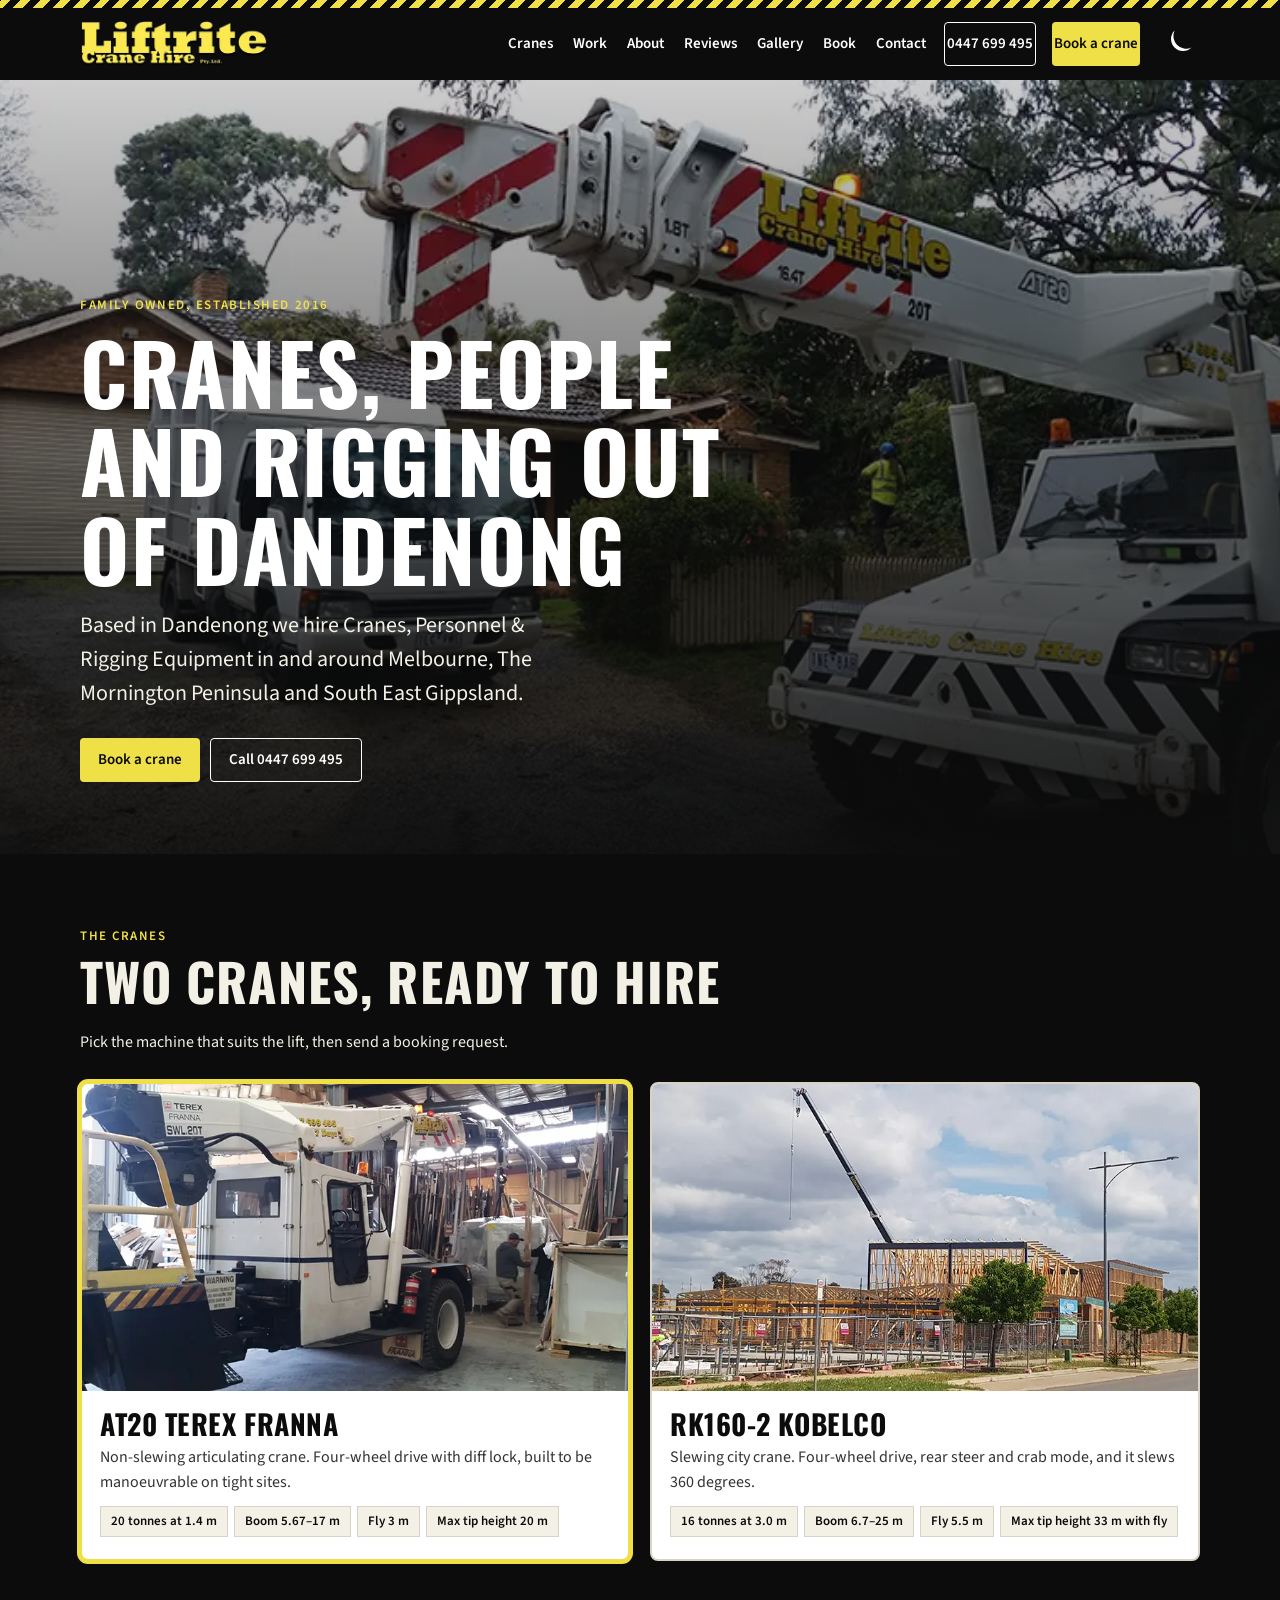
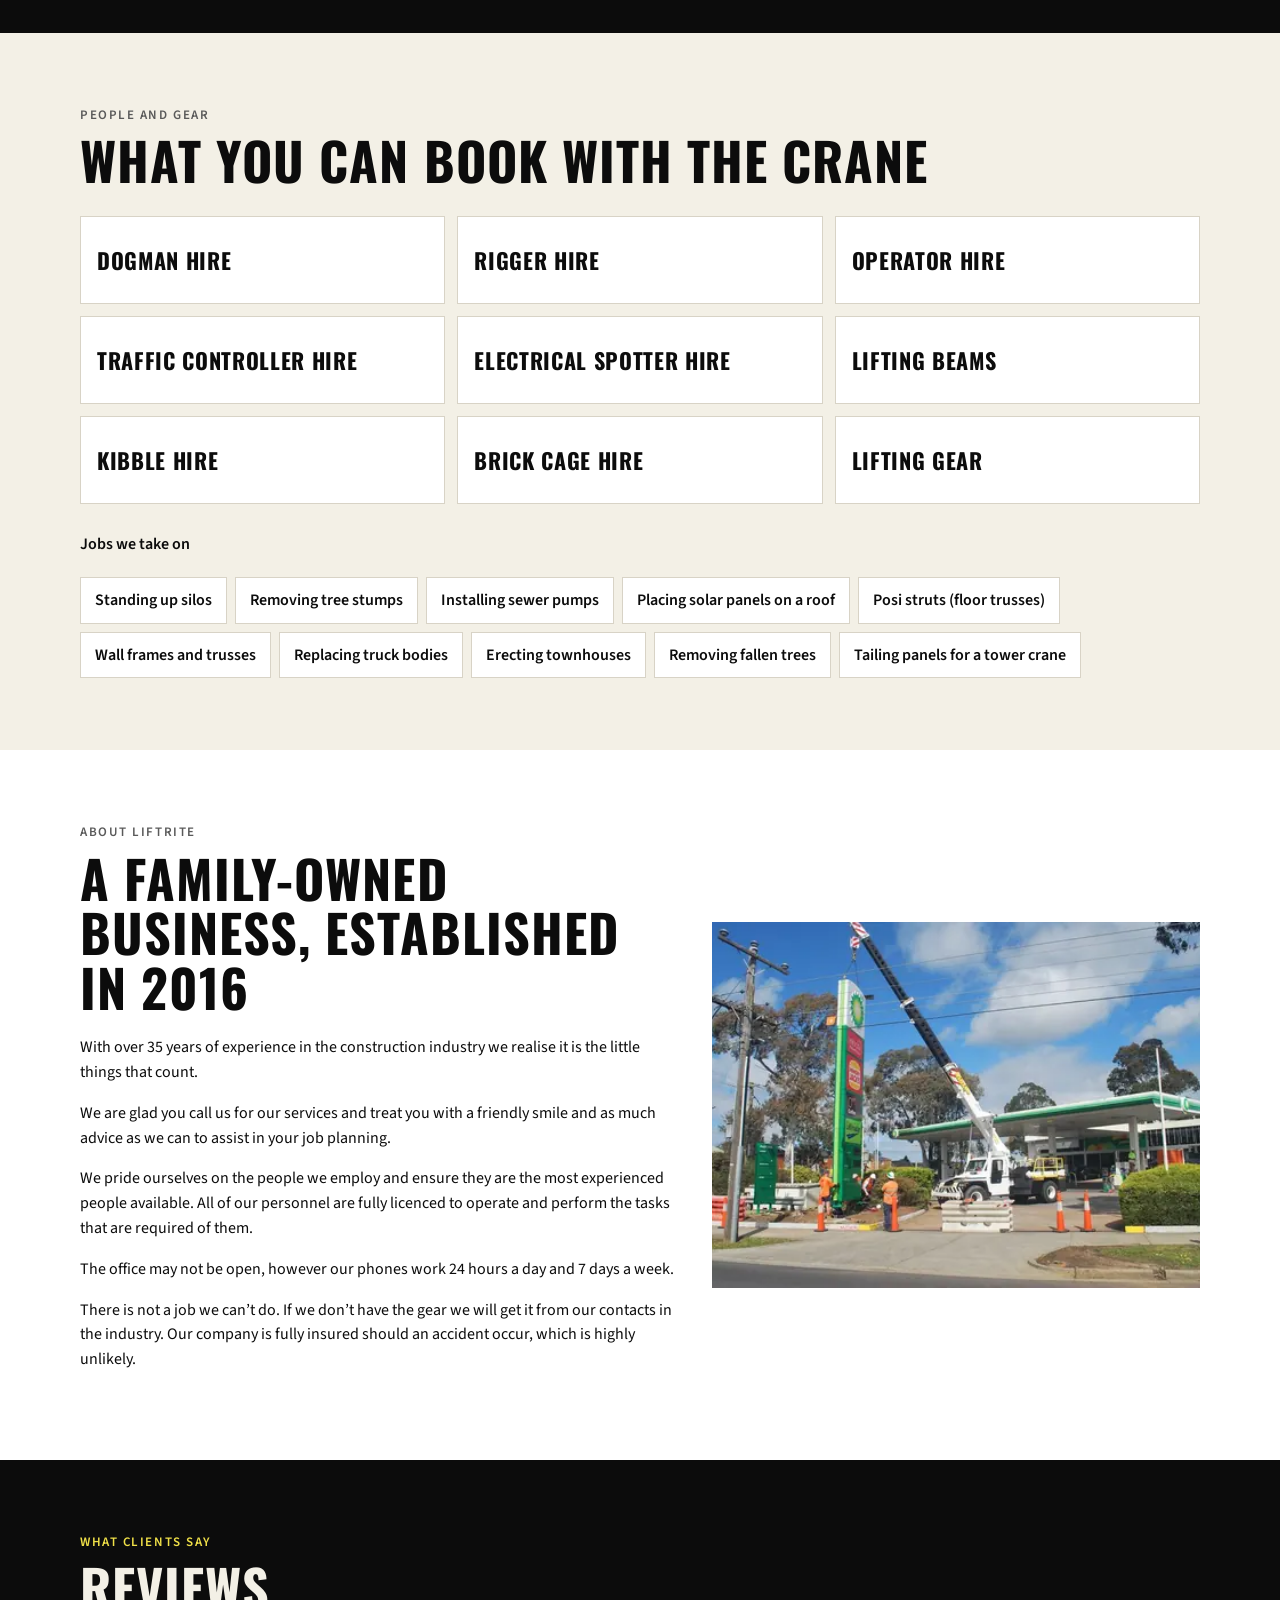
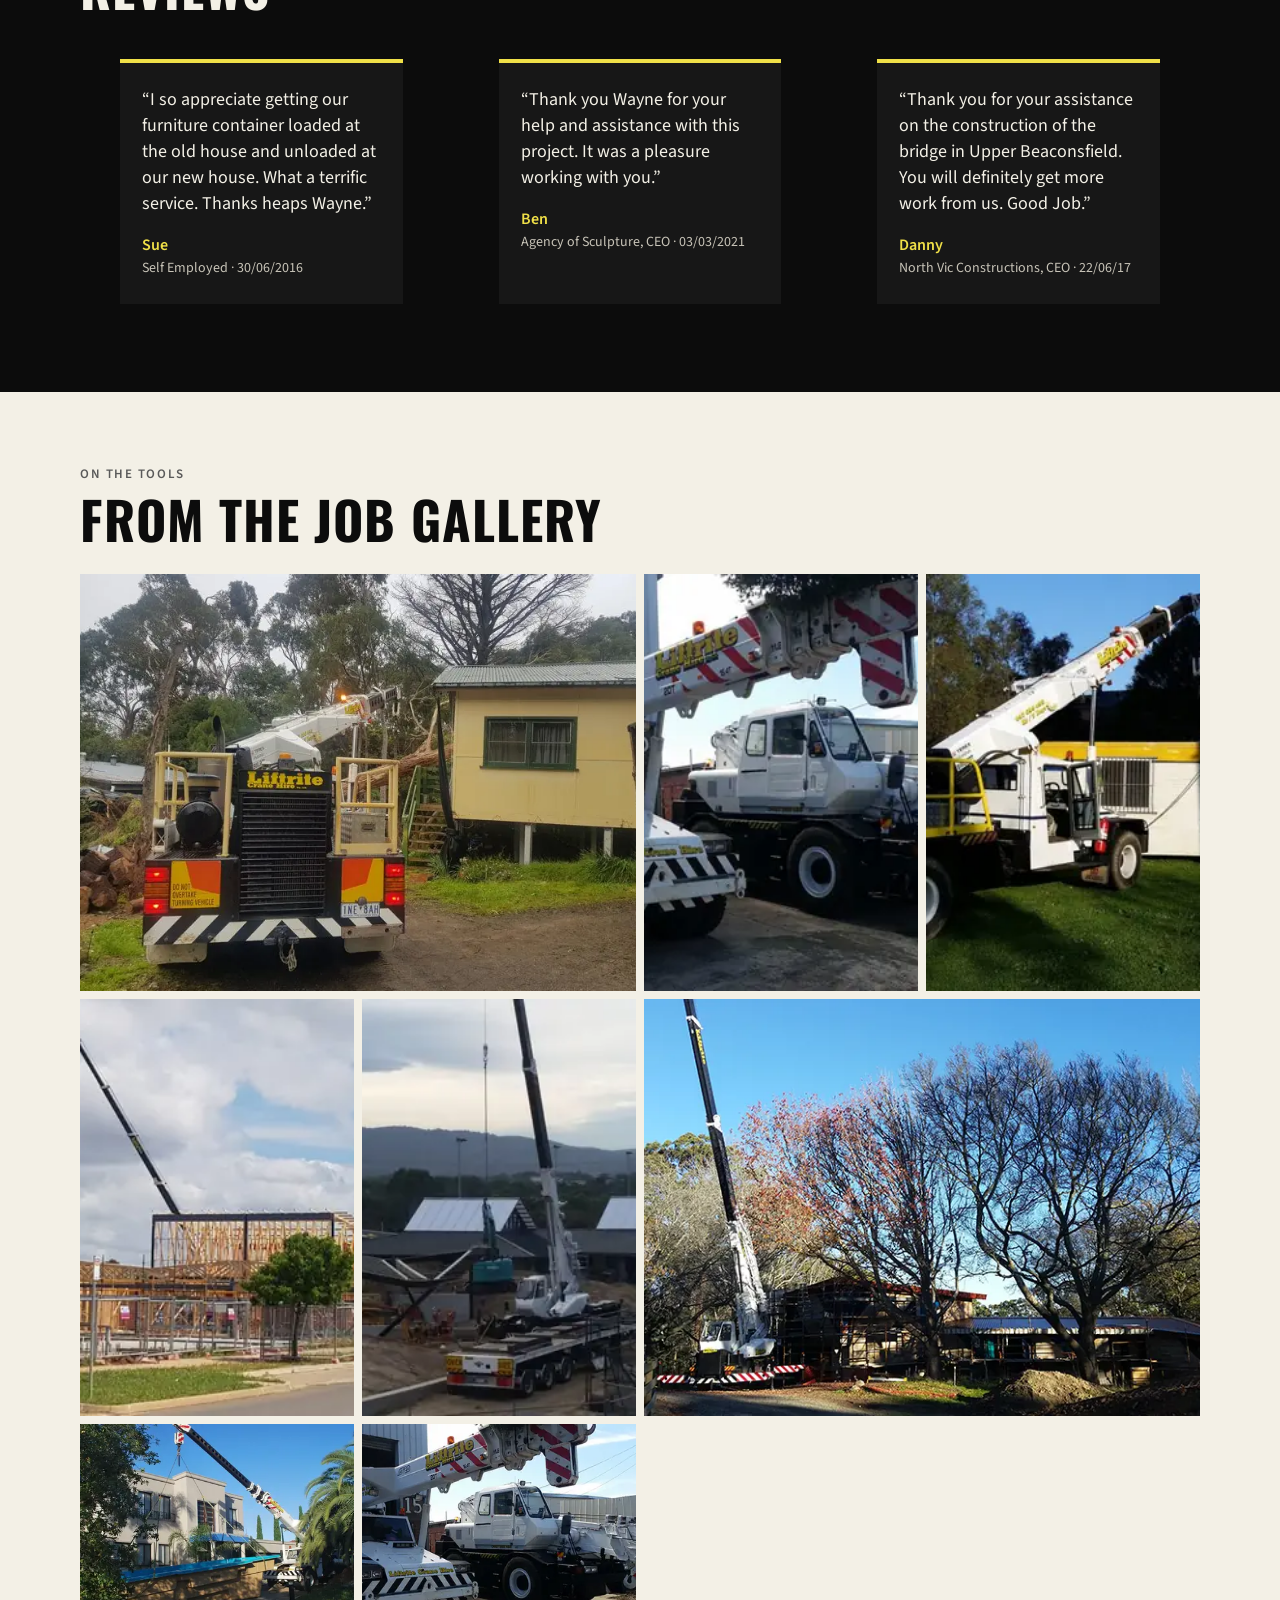
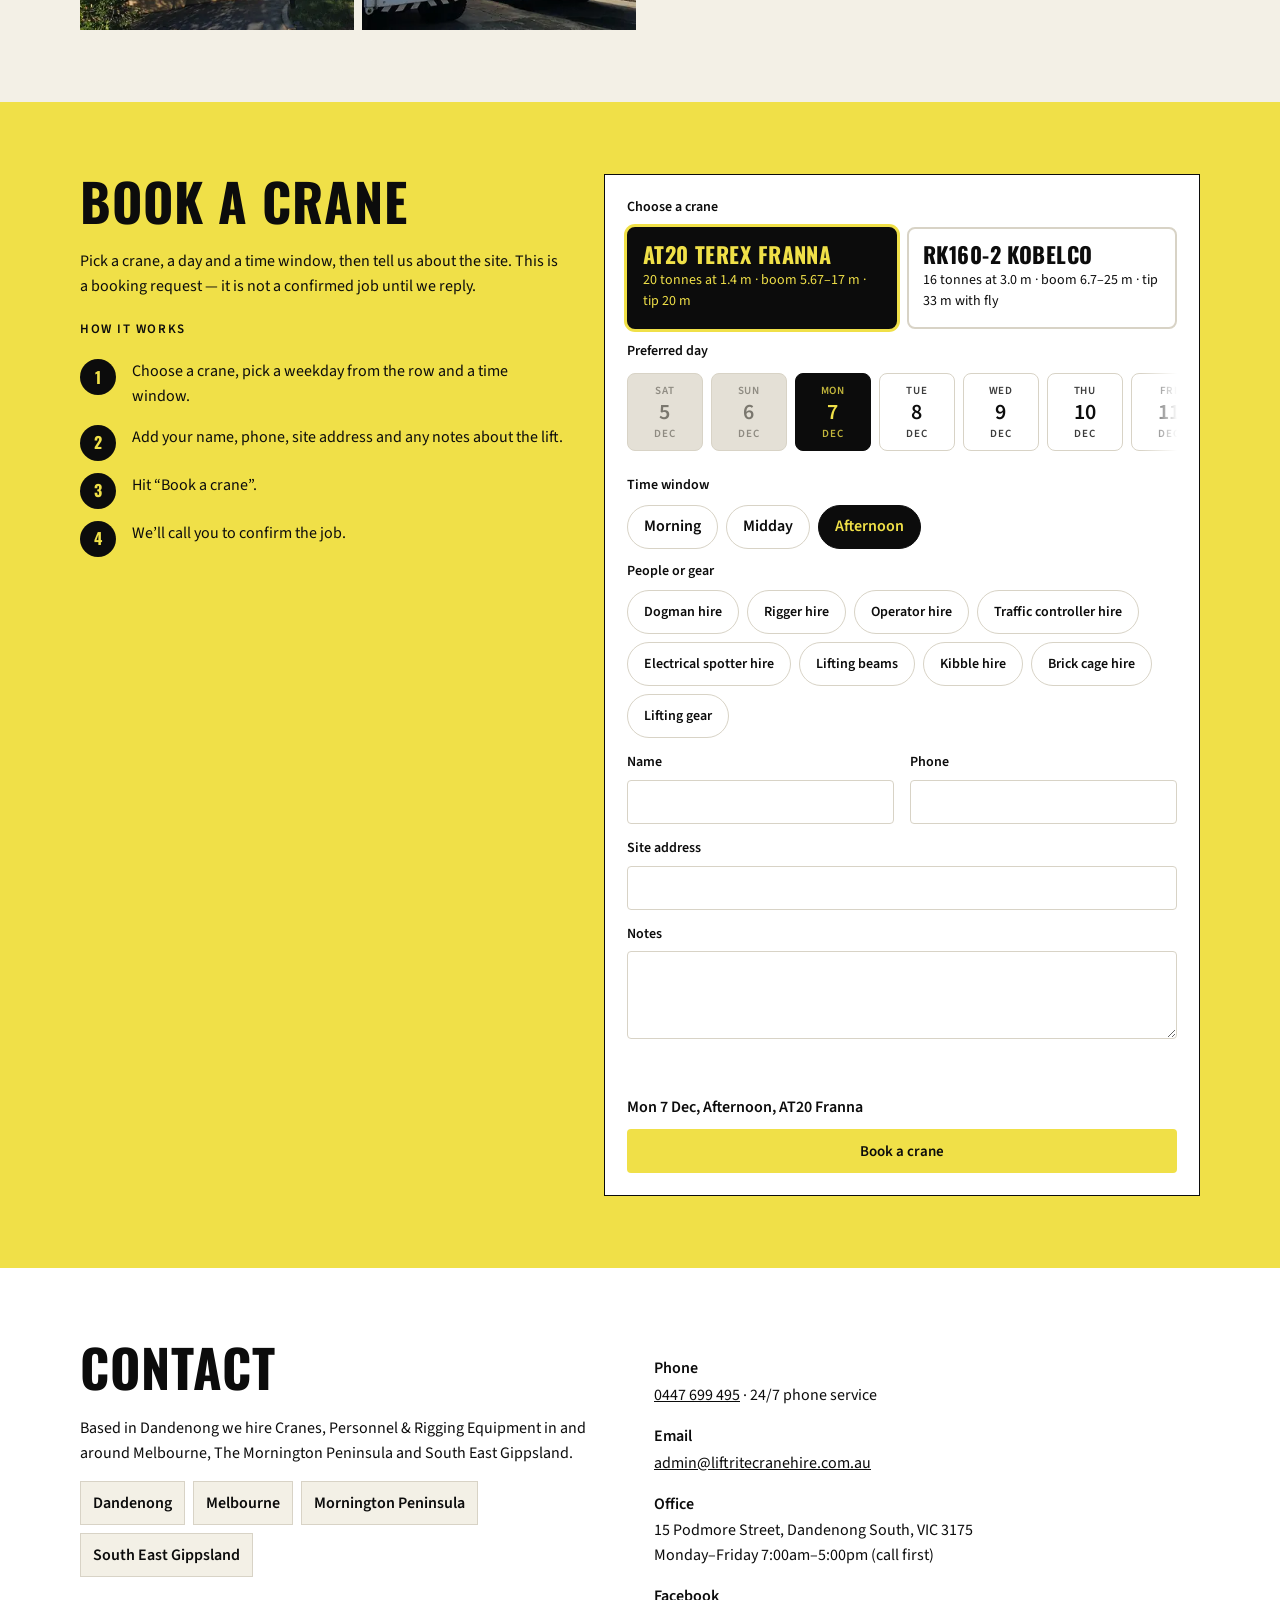
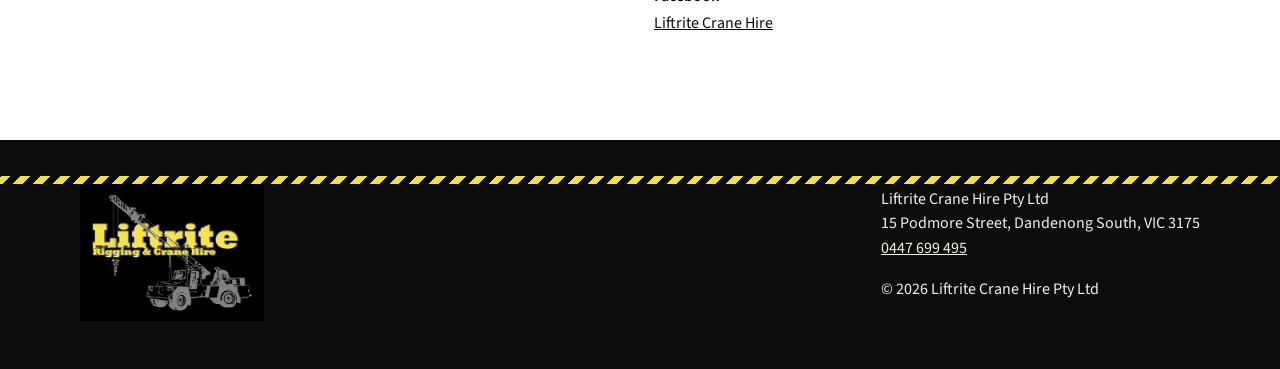
==== index.html @ 500855e8 "Add Liftrite Crane Hire static spec-preview site Single-page preview with crane picker, booking widg" ====
<!DOCTYPE html>
<html lang="en-AU">
<head>
<meta charset="utf-8">
<meta name="viewport" content="width=device-width, initial-scale=1">
<meta name="robots" content="noindex,nofollow">
<title>Liftrite Crane Hire — Dandenong</title>
<meta name="description" content="Family-owned crane hire out of Dandenong. The AT20 Franna and RK160-2 Kobelco, plus dogmen, riggers and lifting gear, for Melbourne, the Mornington Peninsula and South East Gippsland.">
<link rel="preload" href="fonts/oswald-700.woff2" as="font" type="font/woff2" crossorigin>
<link rel="preload" href="fonts/sourcesans3-400.woff2" as="font" type="font/woff2" crossorigin>
<script>
(function () {
  var t = null;
  try { t = localStorage.getItem("theme"); } catch (e) {}
  if (t !== "light" && t !== "dark") {
    t = window.matchMedia("(prefers-color-scheme: dark)").matches ? "dark" : "light";
  }
  document.documentElement.setAttribute("data-theme", t);
})();
</script>
<link rel="stylesheet" href="css/site.css">
</head>
<body>
<div class="stripe"></div>
<header class="site">
  <div class="wrap bar">
    <a class="logo" href="#top">
      <picture>
        <source type="image/webp" srcset="assets/logo-400.webp 400w, assets/logo-800.webp 800w" sizes="188px">
        <img src="assets/logo.png" width="800" height="195" alt="Liftrite Crane Hire Pty. Ltd.">
      </picture>
    </a>
    <nav class="primary" aria-label="Primary">
      <a href="#cranes">Cranes</a>
      <a href="#work">Work</a>
      <a href="#about">About</a>
      <a href="#reviews">Reviews</a>
      <a href="#gallery">Gallery</a>
      <a href="#book">Book</a>
      <a href="#contact">Contact</a>
      <a class="btn btn-ghost nav-cta" href="tel:0447699495">0447 699 495</a>
      <a class="btn btn-yellow nav-cta" href="#book">Book a crane</a>
    </nav>
    <button type="button" class="theme-toggle" aria-label="Switch light/dark">
      <svg class="icon-moon" viewBox="0 0 24 24" aria-hidden="true" fill="currentColor">
        <path d="M21 14.3A8.5 8.5 0 0 1 9.7 3 7 7 0 1 0 21 14.3z"/>
      </svg>
      <svg class="icon-sun" viewBox="0 0 24 24" aria-hidden="true" fill="currentColor">
        <path d="M12 7.5a4.5 4.5 0 1 0 0 9 4.5 4.5 0 0 0 0-9zM12 2.2a1.1 1.1 0 0 1 1.1 1.1v1.2a1.1 1.1 0 1 1-2.2 0V3.3A1.1 1.1 0 0 1 12 2.2zm0 16.2a1.1 1.1 0 0 1 1.1 1.1v1.2a1.1 1.1 0 1 1-2.2 0v-1.2A1.1 1.1 0 0 1 12 18.4zM3.3 10.9h1.2a1.1 1.1 0 1 1 0 2.2H3.3a1.1 1.1 0 1 1 0-2.2zm16.2 0h1.2a1.1 1.1 0 1 1 0 2.2h-1.2a1.1 1.1 0 1 1 0-2.2zM5.4 4.6a1.1 1.1 0 0 1 1.56 0l.85.85a1.1 1.1 0 1 1-1.56 1.56l-.85-.85a1.1 1.1 0 0 1 0-1.56zm10.64 10.64a1.1 1.1 0 0 1 1.56 0l.85.85a1.1 1.1 0 1 1-1.56 1.56l-.85-.85a1.1 1.1 0 0 1 0-1.56zM4.6 18.6a1.1 1.1 0 0 1 0-1.56l.85-.85a1.1 1.1 0 1 1 1.56 1.56l-.85.85a1.1 1.1 0 0 1-1.56 0zm10.64-10.64a1.1 1.1 0 0 1 0-1.56l.85-.85a1.1 1.1 0 1 1 1.56 1.56l-.85.85a1.1 1.1 0 0 1-1.56 0z"/>
      </svg>
    </button>
  </div>
</header>

<section class="hero" id="top">
  <div class="media">
    <picture>
      <source type="image/webp" srcset="assets/hero-480.webp 480w, assets/hero-768.webp 768w" sizes="100vw">
      <img src="assets/hero-768.jpg" srcset="assets/hero-480.jpg 480w, assets/hero-768.jpg 768w" sizes="100vw" width="768" height="432" alt="Liftrite AT20 Franna on a house job, with the Liftrite name on the boom" fetchpriority="high">
    </picture>
  </div>
  <div class="veil"></div>
  <div class="wrap">
    <p class="eyebrow">Family owned, established 2016</p>
    <h1>Cranes, people and rigging out of Dandenong</h1>
    <p class="lead">Based in Dandenong we hire Cranes, Personnel &amp; Rigging Equipment in and around Melbourne, The Mornington Peninsula and South East Gippsland.</p>
    <div class="hero-actions">
      <a class="btn btn-yellow" href="#book">Book a crane</a>
      <a class="btn btn-ghost" href="tel:0447699495">Call 0447 699 495</a>
    </div>
  </div>
</section>

<section class="section ink" id="cranes">
  <div class="wrap">
    <p class="kicker">The cranes</p>
    <h2>Two cranes, ready to hire</h2>
    <p>Pick the machine that suits the lift, then send a booking request.</p>
    <div class="crane-grid">
      <button type="button" class="crane-card is-on" data-crane-card="at20" aria-pressed="true">
        <picture>
          <source type="image/webp" srcset="assets/crane-at20-480.webp 480w, assets/crane-at20-768.webp 768w" sizes="(max-width:800px) 100vw, 540px">
          <img src="assets/crane-at20-768.jpg" srcset="assets/crane-at20-480.jpg 480w, assets/crane-at20-768.jpg 768w" sizes="(max-width:800px) 100vw, 540px" width="768" height="432" alt="Liftrite AT20 Franna at a house job" loading="lazy">
        </picture>
        <div class="body">
          <h3>AT20 Terex Franna</h3>
          <p>Non-slewing articulating crane. Four-wheel drive with diff lock, built to be manoeuvrable on tight sites.</p>
          <ul class="specs">
            <li>20 tonnes at 1.4 m</li>
            <li>Boom 5.67–17 m</li>
            <li>Fly 3 m</li>
            <li>Max tip height 20 m</li>
          </ul>
        </div>
      </button>
      <button type="button" class="crane-card" data-crane-card="kobelco" aria-pressed="false">
        <picture>
          <source type="image/webp" srcset="assets/crane-kobelco-480.webp 480w, assets/crane-kobelco-768.webp 768w" sizes="(max-width:800px) 100vw, 540px">
          <img src="assets/crane-kobelco-768.jpg" srcset="assets/crane-kobelco-480.jpg 480w, assets/crane-kobelco-768.jpg 768w" sizes="(max-width:800px) 100vw, 540px" width="768" height="432" alt="Liftrite RK160-2 Kobelco on a house-frame lift" loading="lazy">
        </picture>
        <div class="body">
          <h3>RK160-2 Kobelco</h3>
          <p>Slewing city crane. Four-wheel drive, rear steer and crab mode, and it slews 360 degrees.</p>
          <ul class="specs">
            <li>16 tonnes at 3.0 m</li>
            <li>Boom 6.7–25 m</li>
            <li>Fly 5.5 m</li>
            <li>Max tip height 33 m with fly</li>
          </ul>
        </div>
      </button>
    </div>
  </div>
</section>

<section class="section" id="work">
  <div class="wrap">
    <p class="kicker">People and gear</p>
    <h2>What you can book with the crane</h2>
    <div class="work-grid">
      <div class="work-item">Dogman hire</div>
      <div class="work-item">Rigger hire</div>
      <div class="work-item">Operator hire</div>
      <div class="work-item">Traffic controller hire</div>
      <div class="work-item">Electrical spotter hire</div>
      <div class="work-item">Lifting beams</div>
      <div class="work-item">Kibble hire</div>
      <div class="work-item">Brick cage hire</div>
      <div class="work-item">Lifting gear</div>
    </div>
    <p style="margin-top:28px;font-weight:600">Jobs we take on</p>
    <ul class="jobs">
      <li>Standing up silos</li>
      <li>Removing tree stumps</li>
      <li>Installing sewer pumps</li>
      <li>Placing solar panels on a roof</li>
      <li>Posi struts (floor trusses)</li>
      <li>Wall frames and trusses</li>
      <li>Replacing truck bodies</li>
      <li>Erecting townhouses</li>
      <li>Removing fallen trees</li>
      <li>Tailing panels for a tower crane</li>
    </ul>
  </div>
</section>

<section class="section white" id="about">
  <div class="wrap about-grid">
    <div>
      <p class="kicker">About Liftrite</p>
      <h2>A family-owned business, established in 2016</h2>
      <p>With over 35 years of experience in the construction industry we realise it is the little things that count.</p>
      <p>We are glad you call us for our services and treat you with a friendly smile and as much advice as we can to assist in your job planning.</p>
      <p>We pride ourselves on the people we employ and ensure they are the most experienced people available. All of our personnel are fully licenced to operate and perform the tasks that are required of them.</p>
      <p>The office may not be open, however our phones work 24 hours a day and 7 days a week.</p>
      <p>There is not a job we can’t do. If we don’t have the gear we will get it from our contacts in the industry. Our company is fully insured should an accident occur, which is highly unlikely.</p>
    </div>
    <picture>
      <source type="image/webp" srcset="assets/gal-bp-sign-480.webp 480w, assets/gal-bp-sign-768.webp 768w" sizes="(max-width:800px) 100vw, 480px">
      <img src="assets/gal-bp-sign-768.jpg" srcset="assets/gal-bp-sign-480.jpg 480w, assets/gal-bp-sign-768.jpg 768w" sizes="(max-width:800px) 100vw, 480px" width="768" height="512" alt="Liftrite crane lifting a service-station sign" loading="lazy">
    </picture>
  </div>
</section>

<section class="section ink" id="reviews">
  <div class="wrap">
    <p class="kicker">What clients say</p>
    <h2>Reviews</h2>
    <div class="reviews">
      <figure class="review">
        <blockquote>“I so appreciate getting our furniture container loaded at the old house and unloaded at our new house. What a terrific service. Thanks heaps Wayne.”</blockquote>
        <cite>Sue</cite>
        <div class="meta">Self Employed · 30/06/2016</div>
      </figure>
      <figure class="review">
        <blockquote>“Thank you Wayne for your help and assistance with this project. It was a pleasure working with you.”</blockquote>
        <cite>Ben</cite>
        <div class="meta">Agency of Sculpture, CEO · 03/03/2021</div>
      </figure>
      <figure class="review">
        <blockquote>“Thank you for your assistance on the construction of the bridge in Upper Beaconsfield. You will definitely get more work from us. Good Job.”</blockquote>
        <cite>Danny</cite>
        <div class="meta">North Vic Constructions, CEO · 22/06/17</div>
      </figure>
    </div>
  </div>
</section>

<section class="section" id="gallery">
  <div class="wrap">
    <p class="kicker">On the tools</p>
    <h2>From the job gallery</h2>
    <div class="bento">
      <button type="button" class="bento-item" data-lightbox aria-label="Open photograph: Liftrite crane working beside a suburban house">
        <picture>
          <source type="image/webp" srcset="assets/gal-yard-480.webp 480w, assets/gal-yard-768.webp 768w" sizes="(max-width:800px) 100vw, 540px">
          <img src="assets/gal-yard-768.jpg" srcset="assets/gal-yard-480.jpg 480w, assets/gal-yard-768.jpg 768w" sizes="(max-width:800px) 100vw, 540px" width="768" height="512" alt="Liftrite crane working beside a suburban house" loading="lazy">
        </picture>
      </button>
      <button type="button" class="bento-item" data-lightbox aria-label="Open photograph: Liftrite crane on a house-frame site">
        <picture>
          <source type="image/webp" srcset="assets/gal-frames-480.webp 480w, assets/gal-frames-768.webp 768w" sizes="(max-width:800px) 50vw, 270px">
          <img src="assets/gal-frames-768.jpg" srcset="assets/gal-frames-480.jpg 480w, assets/gal-frames-768.jpg 768w" sizes="(max-width:800px) 50vw, 270px" width="768" height="512" alt="Liftrite crane on a house-frame site" loading="lazy">
        </picture>
      </button>
      <button type="button" class="bento-item" data-lightbox aria-label="Open photograph: Liftrite city crane parked on a job">
        <picture>
          <source type="image/webp" srcset="assets/gal-site-480.webp 480w, assets/gal-site-768.webp 768w" sizes="(max-width:800px) 50vw, 270px">
          <img src="assets/gal-site-768.jpg" srcset="assets/gal-site-480.jpg 480w, assets/gal-site-768.jpg 768w" sizes="(max-width:800px) 50vw, 270px" width="768" height="512" alt="Liftrite city crane parked on a job" loading="lazy">
        </picture>
      </button>
      <button type="button" class="bento-item" data-lightbox aria-label="Open photograph: Liftrite crane boom extended over a suburban street">
        <picture>
          <source type="image/webp" srcset="assets/gal-reach-480.webp 480w, assets/gal-reach-768.webp 768w" sizes="(max-width:800px) 50vw, 270px">
          <img src="assets/gal-reach-768.jpg" srcset="assets/gal-reach-480.jpg 480w, assets/gal-reach-768.jpg 768w" sizes="(max-width:800px) 50vw, 270px" width="768" height="512" alt="Liftrite crane boom extended over a suburban street" loading="lazy">
        </picture>
      </button>
      <button type="button" class="bento-item" data-lightbox aria-label="Open photograph: Liftrite crane lifting steelwork onto a building">
        <picture>
          <source type="image/webp" srcset="assets/gal-pool-480.webp 480w, assets/gal-pool-768.webp 768w" sizes="(max-width:800px) 50vw, 270px">
          <img src="assets/gal-pool-768.jpg" srcset="assets/gal-pool-480.jpg 480w, assets/gal-pool-768.jpg 768w" sizes="(max-width:800px) 50vw, 270px" width="768" height="512" alt="Liftrite crane lifting steelwork onto a building" loading="lazy">
        </picture>
      </button>
      <button type="button" class="bento-item" data-lightbox aria-label="Open photograph: RK160-2 Kobelco beside a house under construction">
        <picture>
          <source type="image/webp" srcset="assets/gal-kobelco-trees-480.webp 480w, assets/gal-kobelco-trees-768.webp 768w" sizes="(max-width:800px) 100vw, 540px">
          <img src="assets/gal-kobelco-trees-768.jpg" srcset="assets/gal-kobelco-trees-480.jpg 480w, assets/gal-kobelco-trees-768.jpg 768w" sizes="(max-width:800px) 100vw, 540px" width="768" height="432" alt="RK160-2 Kobelco beside a house under construction" loading="lazy">
        </picture>
      </button>
      <button type="button" class="bento-item" data-lightbox aria-label="Open photograph: Liftrite crane set up at a house">
        <picture>
          <source type="image/webp" srcset="assets/gal-house-480.webp 480w, assets/gal-house-768.webp 768w" sizes="(max-width:800px) 50vw, 270px">
          <img src="assets/gal-house-768.jpg" srcset="assets/gal-house-480.jpg 480w, assets/gal-house-768.jpg 768w" sizes="(max-width:800px) 50vw, 270px" width="768" height="514" alt="Liftrite crane set up at a house" loading="lazy">
        </picture>
      </button>
      <button type="button" class="bento-item" data-lightbox aria-label="Open photograph: Liftrite cranes in the yard">
        <picture>
          <source type="image/webp" srcset="assets/gal-yard-pair-480.webp 480w, assets/gal-yard-pair-768.webp 768w" sizes="(max-width:800px) 50vw, 270px">
          <img src="assets/gal-yard-pair-768.jpg" srcset="assets/gal-yard-pair-480.jpg 480w, assets/gal-yard-pair-768.jpg 768w" sizes="(max-width:800px) 50vw, 270px" width="768" height="432" alt="Liftrite cranes in the yard" loading="lazy">
        </picture>
      </button>
    </div>
  </div>
</section>

<section class="section book" id="book">
  <div class="wrap book-grid">
    <div>
      <h2>Book a crane</h2>
      <p class="help">Pick a crane, a day and a time window, then tell us about the site. This is a booking request — it is not a confirmed job until we reply.</p>
      <p class="kicker" style="color:#0C0C0C;margin-top:20px">How it works</p>
      <ol class="steps">
        <li data-n="1">Choose a crane, pick a weekday from the row and a time window.</li>
        <li data-n="2">Add your name, phone, site address and any notes about the lift.</li>
        <li data-n="3">Hit “Book a crane”.</li>
        <li data-n="4">We’ll call you to confirm the job.</li>
      </ol>
    </div>
    <div>
    <form class="book-form" id="book-form" action="#" method="post" novalidate>
      <div class="book-widget">
        <p class="widget-label" id="crane-label">Choose a crane</p>
        <div class="crane-pick" id="crane-group" role="radiogroup" aria-labelledby="crane-label">
          <button type="button" class="pick is-on" role="radio" aria-checked="true" data-crane="at20" tabindex="0">
            <h3>AT20 Terex Franna</h3>
            <p>20 tonnes at 1.4 m · boom 5.67–17 m · tip 20 m</p>
          </button>
          <button type="button" class="pick" role="radio" aria-checked="false" data-crane="kobelco" tabindex="-1">
            <h3>RK160-2 Kobelco</h3>
            <p>16 tonnes at 3.0 m · boom 6.7–25 m · tip 33 m with fly</p>
          </button>
        </div>
        <p class="widget-label" id="date-label">Preferred day</p>
        <div class="day-chips-wrap">
          <div class="day-chips" id="date-group" role="radiogroup" aria-labelledby="date-label"></div>
        </div>
        <p class="widget-label" id="time-label">Time window</p>
        <div class="time-pills" id="time-group" role="radiogroup" aria-labelledby="time-label">
          <button type="button" class="pill" role="radio" aria-checked="false" data-time="Morning" tabindex="-1">Morning</button>
          <button type="button" class="pill" role="radio" aria-checked="false" data-time="Midday" tabindex="-1">Midday</button>
          <button type="button" class="pill is-on" role="radio" aria-checked="true" data-time="Afternoon" tabindex="0">Afternoon</button>
        </div>
        <p class="widget-label" id="job-label">People or gear</p>
        <div class="job-chips" id="job-group" role="radiogroup" aria-labelledby="job-label">
          <button type="button" class="pill" role="radio" aria-checked="false" tabindex="0">Dogman hire</button>
          <button type="button" class="pill" role="radio" aria-checked="false" tabindex="-1">Rigger hire</button>
          <button type="button" class="pill" role="radio" aria-checked="false" tabindex="-1">Operator hire</button>
          <button type="button" class="pill" role="radio" aria-checked="false" tabindex="-1">Traffic controller hire</button>
          <button type="button" class="pill" role="radio" aria-checked="false" tabindex="-1">Electrical spotter hire</button>
          <button type="button" class="pill" role="radio" aria-checked="false" tabindex="-1">Lifting beams</button>
          <button type="button" class="pill" role="radio" aria-checked="false" tabindex="-1">Kibble hire</button>
          <button type="button" class="pill" role="radio" aria-checked="false" tabindex="-1">Brick cage hire</button>
          <button type="button" class="pill" role="radio" aria-checked="false" tabindex="-1">Lifting gear</button>
        </div>
      </div>
      <label>Name <input type="text" name="name" autocomplete="name" required></label>
      <label>Phone <input type="tel" name="phone" autocomplete="tel" required></label>
      <label class="full">Site address <input type="text" name="address" autocomplete="street-address" required></label>
      <label class="full">Notes <textarea name="notes"></textarea></label>
      <p class="form-error" id="form-error" role="alert"></p>
      <div class="summary-block">
        <p class="summary" id="book-summary" aria-live="polite"></p>
        <button class="btn btn-yellow btn-full" type="submit">Book a crane</button>
      </div>
    </form>
    <div class="success" id="book-success" tabindex="-1">
      <p>Thank you. We'll call you to confirm the job.</p>
    </div>
    </div>
  </div>
</section>

<section class="section white" id="contact">
  <div class="wrap contact-grid">
    <div>
      <h2>Contact</h2>
      <p>Based in Dandenong we hire Cranes, Personnel &amp; Rigging Equipment in and around Melbourne, The Mornington Peninsula and South East Gippsland.</p>
      <ul class="area">
        <li>Dandenong</li>
        <li>Melbourne</li>
        <li>Mornington Peninsula</li>
        <li>South East Gippsland</li>
      </ul>
    </div>
    <dl class="contact">
      <dt>Phone</dt>
      <dd><a href="tel:0447699495">0447 699 495</a> · 24/7 phone service</dd>
      <dt>Email</dt>
      <dd><a href="mailto:admin@liftritecranehire.com.au">admin@liftritecranehire.com.au</a></dd>
      <dt>Office</dt>
      <dd>15 Podmore Street, Dandenong South, VIC 3175<br>Monday–Friday 7:00am–5:00pm (call first)</dd>
      <dt>Facebook</dt>
      <dd><a href="https://www.facebook.com/LiftriteCraneHire/">Liftrite Crane Hire</a></dd>
    </dl>
  </div>
</section>

<footer class="site">
  <div class="stripe"></div>
  <div class="wrap foot">
    <div class="emblem-chip">
      <picture>
        <source type="image/webp" srcset="assets/logo-emblem.webp">
        <img src="assets/logo-emblem.png" width="400" height="293" alt="Liftrite Rigging &amp; Crane Hire" loading="lazy">
      </picture>
    </div>
    <div>
      <p>Liftrite Crane Hire Pty Ltd<br>15 Podmore Street, Dandenong South, VIC 3175<br><a href="tel:0447699495">0447 699 495</a></p>
      <p>© 2026 Liftrite Crane Hire Pty Ltd</p>
    </div>
  </div>
</footer>

<div class="sticky-call">
  <a class="btn btn-ghost" href="tel:0447699495" style="color:#fff;border-color:#fff">Call</a>
  <a class="btn btn-yellow" href="#book">Book</a>
</div>

<dialog class="lightbox" id="lightbox" aria-label="Photograph">
  <button type="button" class="close">Close</button>
  <div class="stage"></div>
</dialog>

<script src="js/site.js"></script>
</body>
</html>
---- css/site.css ----
@font-face{font-family:Oswald;src:url("../fonts/oswald-700.woff2") format("woff2");font-weight:700;font-style:normal;font-display:swap}
@font-face{font-family:"Source Sans 3";src:url("../fonts/sourcesans3-400.woff2") format("woff2");font-weight:400;font-style:normal;font-display:swap}
@font-face{font-family:"Source Sans 3";src:url("../fonts/sourcesans3-600.woff2") format("woff2");font-weight:600;font-style:normal;font-display:swap}

:root,
html[data-theme="light"]{
  --ink:#0C0C0C;
  --ink-2:#1A1A1A;
  --yellow:#F0E048;
  --paper:#F3F0E6;
  --steel:#5A5A5A;
  --line:#D8D3C6;
  --white:#fff;
  --card:#fff;
  --muted:#333;
  --review:#171717;
  --review-meta:#C8C4B8;
  --chip-disabled-bg:#e4e0d6;
  --chip-disabled-fg:#7a776e;
  --header-fg:#fff;
  --veil:linear-gradient(180deg,rgba(12,12,12,.2) 0%,rgba(12,12,12,.55) 45%,rgba(12,12,12,.92) 100%);
  color-scheme:light;
}
html[data-theme="dark"]{
  --ink:#F3F0E6;
  --ink-2:#F3F0E6;
  --yellow:#F0E048;
  --paper:#0C0C0C;
  --steel:#B8B4A8;
  --line:#3A3A3A;
  --white:#141414;
  --card:#1A1A1A;
  --muted:#D8D3C6;
  --review:#141414;
  --review-meta:#C8C4B8;
  --chip-disabled-bg:#2A2A2A;
  --chip-disabled-fg:#8A867C;
  --header-fg:#fff;
  --veil:linear-gradient(180deg,rgba(12,12,12,.35) 0%,rgba(12,12,12,.62) 45%,rgba(12,12,12,.94) 100%);
  color-scheme:dark;
}

*{box-sizing:border-box}
html,body{margin:0;padding:0;overflow-x:hidden}
html{scroll-behavior:smooth}
body{
  font-family:"Source Sans 3",system-ui,sans-serif;
  font-weight:400;
  color:var(--ink);
  background:var(--paper);
  line-height:1.55;
}
img{max-width:100%;height:auto;display:block}
div,section,article,form,button,picture{min-width:0}
a{color:inherit}
h1,h2,h3{font-family:Oswald,sans-serif;font-weight:700;letter-spacing:.02em;line-height:1.05;margin:0 0 .4em}
h2{font-size:clamp(32px,5vw,52px);text-transform:uppercase}
.wrap{width:min(1120px,calc(100% - 40px));margin:0 auto}
.stripe{height:8px;background:repeating-linear-gradient(-45deg,#0C0C0C 0 7px,var(--yellow) 7px 14px)}

:focus{outline:none}
:focus-visible{
  outline:3px solid var(--yellow);
  outline-offset:3px;
}
.btn:focus-visible,
.chip:focus-visible,
.pill:focus-visible,
.theme-toggle:focus-visible{
  outline-offset:2px;
}

header.site{position:sticky;top:0;z-index:40;background:#0C0C0C;color:var(--header-fg)}
header.site .bar{display:flex;align-items:center;gap:16px;min-height:72px;padding:8px 0}
header.site .logo img{width:188px;height:auto}
nav.primary{display:flex;flex-wrap:wrap;gap:6px 16px;margin-left:auto;align-items:center}
nav.primary a{font-weight:600;font-size:15px;text-decoration:none;min-height:44px;display:inline-flex;align-items:center;padding:0 2px}
.theme-toggle{
  width:44px;height:44px;min-width:44px;min-height:44px;
  display:inline-grid;place-items:center;
  background:transparent;border:0;color:var(--header-fg);
  cursor:pointer;padding:0;border-radius:999px;flex-shrink:0;
}
.theme-toggle svg{width:36px;height:36px;display:block}
html[data-theme="light"] .icon-sun{display:none}
html[data-theme="dark"] .icon-moon{display:none}

.btn{
  display:inline-flex;align-items:center;justify-content:center;
  min-height:44px;padding:0 18px;border-radius:4px;
  font-weight:600;text-decoration:none;border:0;cursor:pointer;
  font-family:inherit;font-size:15px;
}
.btn-yellow{background:var(--yellow);color:#0C0C0C}
.btn-ink{background:#0C0C0C;color:var(--yellow)}
.btn-ghost{border:1.5px solid currentColor;background:transparent;color:inherit}
.btn-full{width:100%}

.hero{position:relative;color:#fff;min-height:86vh;display:grid;align-items:end;background:#0C0C0C}
[id]{scroll-margin-top:88px}
.hero .media,.hero .media picture,.hero .media img{position:absolute;inset:0;width:100%;height:100%;object-fit:cover}
.hero .media img{aspect-ratio:16/9}
.hero .veil{position:absolute;inset:0;background:var(--veil)}
.hero .wrap{position:relative;z-index:1;padding:96px 0 72px}
.eyebrow{font-weight:600;letter-spacing:.12em;text-transform:uppercase;font-size:13px;color:var(--yellow);margin:0 0 12px}
.hero h1{font-size:clamp(40px,7.2vw,84px);text-transform:uppercase;max-width:16ch;margin:0 0 16px}
.hero .lead{font-size:clamp(18px,2vw,22px);max-width:42ch;margin:0 0 28px;color:#F3F0E6}
.hero-actions{display:flex;flex-wrap:wrap;gap:10px}

.section{padding:72px 0}
.section.ink{background:#0C0C0C;color:#F3F0E6}
.section.white{background:var(--white);color:var(--ink)}
.kicker{font-weight:600;letter-spacing:.12em;text-transform:uppercase;font-size:13px;color:var(--steel);margin:0 0 8px}
.ink .kicker{color:var(--yellow)}
p{margin:0 0 1em}

.crane-grid{display:grid;grid:auto / 1fr 1fr;gap:20px;margin-top:28px}
.crane-card{
  min-width:0;background:var(--card);color:var(--ink);
  border-radius:8px;overflow:hidden;text-align:left;
  display:flex;flex-direction:column;border:2px solid var(--line);
  font:inherit;cursor:pointer;padding:0;
}
.crane-card img,.crane-card picture{width:100%;aspect-ratio:16/9;object-fit:cover;background:#222}
.crane-card .body{padding:18px 18px 22px}
.crane-card h3{font-size:28px;text-transform:uppercase;margin:0 0 6px}
.crane-card p{margin:0 0 12px;color:var(--muted)}
.crane-card.is-on,.crane-card[aria-pressed="true"]{border-color:var(--yellow);box-shadow:0 0 0 3px var(--yellow)}
.specs{display:flex;flex-wrap:wrap;gap:6px;list-style:none;margin:0;padding:0}
.specs li{border:1px solid var(--line);background:var(--paper);padding:6px 10px;font-size:13px;font-weight:600;line-height:1.3}

.work-grid{display:grid;grid:auto / repeat(3,minmax(0,1fr));gap:12px;margin-top:28px}
.work-item{
  background:var(--card);border:1px solid var(--line);color:var(--ink);
  padding:18px 16px;min-height:88px;display:flex;align-items:center;
  font-family:Oswald,sans-serif;font-size:22px;text-transform:uppercase;letter-spacing:.03em;
}
.jobs{display:flex;flex-wrap:wrap;gap:8px;margin:20px 0 0;padding:0;list-style:none}
.jobs li{border:1px solid var(--line);padding:10px 14px;min-height:44px;display:inline-flex;align-items:center;font-weight:600;background:var(--card)}

.about-grid{display:grid;grid:auto / 1.1fr .9fr;gap:36px;align-items:center}
.about-grid img,.about-grid picture{width:100%;max-width:100%;min-width:0;aspect-ratio:4/3;object-fit:cover}

.reviews{display:grid;grid:auto / 1fr 1fr 1fr;gap:16px;margin-top:28px}
.review{background:var(--review);padding:24px 22px;border-top:4px solid var(--yellow);min-width:0;color:#F3F0E6}
.review blockquote{margin:0 0 16px;font-size:18px;line-height:1.45}
.review cite{font-style:normal;font-weight:600;color:var(--yellow);display:block}
.review .meta{color:var(--review-meta);font-size:14px}

.bento{display:grid;grid:auto / repeat(4,minmax(0,1fr));gap:8px;margin-top:28px}
.bento-item{min-width:0;display:block;background:#222;padding:0;border:0;cursor:pointer;color:inherit}
.bento-item img,.bento-item picture{width:100%;height:100%;aspect-ratio:4/3;object-fit:cover}
.bento-item:nth-child(1),.bento-item:nth-child(6){grid-column:span 2}

.lightbox{
  width:min(1100px,100%);
  max-width:100%;
  border:0;
  padding:48px 24px 24px;
  background:#0C0C0C;
  color:#F3F0E6;
}
.lightbox::backdrop{background:rgba(0,0,0,.92)}
.lightbox[open]{display:flex;flex-direction:column;align-items:center;justify-content:center}
.lightbox .close{
  position:absolute;top:12px;right:16px;color:var(--yellow);
  font-weight:600;background:transparent;border:0;cursor:pointer;
  min-height:44px;min-width:44px;display:flex;align-items:center;justify-content:center;
  font-family:inherit;
}
.lightbox .stage{width:100%;display:flex;align-items:center;justify-content:center}
.lightbox .stage img,.lightbox .stage picture{max-width:100%;max-height:80vh;width:auto;height:auto;aspect-ratio:auto}

.book{background:var(--yellow);color:#0C0C0C}
.book h2,.book p,.book .help{color:#0C0C0C}
.book-grid{display:grid;grid:auto / .9fr 1.1fr;gap:36px;align-items:start}
.steps{list-style:none;margin:20px 0 0;padding:0}
.steps li{position:relative;padding:0 0 16px 52px;min-height:48px}
.steps li::before{
  content:attr(data-n);position:absolute;left:0;top:0;width:36px;height:36px;
  border-radius:50%;background:#0C0C0C;color:var(--yellow);
  display:flex;align-items:center;justify-content:center;
  font-weight:700;font-family:Oswald,sans-serif;
}
form.book-form{
  background:var(--card);color:var(--ink);border:1px solid #0C0C0C;
  padding:22px;display:grid;grid:auto / 1fr 1fr;gap:14px 16px;
}
form .full,.book-widget,.crane-pick,.summary-block,.success{grid-column:1 / -1}
label{display:flex;flex-direction:column;gap:6px;font-size:14px;font-weight:600}
input,textarea{
  font:inherit;font-weight:400;border:1.5px solid var(--line);border-radius:4px;
  min-height:44px;padding:8px 10px;width:100%;background:var(--white);color:var(--ink);
}
textarea{min-height:88px;resize:vertical}
.widget-label{font-size:14px;font-weight:700;margin:12px 0 8px}
.widget-label:first-child{margin-top:0}
.crane-pick{display:grid;grid:auto / 1fr 1fr;gap:10px}
.pick{
  text-align:left;border:2px solid var(--line);background:var(--white);color:var(--ink);
  border-radius:8px;cursor:pointer;font:inherit;padding:14px;min-height:88px;
}
.pick.is-on,.pick[aria-checked="true"]{border-color:#0C0C0C;box-shadow:0 0 0 3px var(--yellow);background:#0C0C0C;color:var(--yellow)}
.pick h3,.pick p{color:inherit}
.pick h3{font-size:22px;margin:0 0 4px;text-transform:uppercase}
.pick p{margin:0;font-size:14px;font-weight:400}
.day-chips-wrap{position:relative;min-width:0}
.day-chips-wrap::after{content:"";position:absolute;top:0;right:0;bottom:10px;width:36px;background:linear-gradient(90deg,transparent,var(--card));pointer-events:none}
.day-chips{display:flex;gap:8px;overflow-x:auto;-webkit-overflow-scrolling:touch;padding:2px 2px 12px;scroll-snap-type:x mandatory}
.chip{
  flex:0 0 auto;scroll-snap-align:start;min-width:76px;min-height:72px;
  padding:8px 10px;display:flex;flex-direction:column;align-items:center;justify-content:center;
  gap:1px;border:1.5px solid var(--line);background:var(--white);color:var(--ink);
  border-radius:8px;font:inherit;cursor:pointer;
}
.chip .dow,.chip .mon{font-size:11px;font-weight:700;letter-spacing:.06em;text-transform:uppercase;opacity:.8}
.chip .dom{font-size:22px;font-weight:700;line-height:1.1}
.chip:disabled,.chip[aria-disabled="true"]{
  background:var(--chip-disabled-bg);color:var(--chip-disabled-fg);
  cursor:not-allowed;opacity:1;
}
.time-pills,.job-chips{display:flex;flex-wrap:wrap;gap:8px}
.pill{
  min-height:44px;padding:0 16px;border-radius:999px;border:1.5px solid var(--line);
  background:var(--white);color:var(--ink);font:inherit;font-weight:700;cursor:pointer;
}
.chip.is-on,.chip[aria-checked="true"]:not(:disabled),
.pill.is-on,.pill[aria-checked="true"]{
  background:#0C0C0C;color:var(--yellow);border-color:#0C0C0C;
}
.job-chips .pill{font-weight:600;font-size:14px}
.summary{
  margin:8px 0 0;font-weight:700;min-height:24px;
}
.summary-block{display:grid;gap:10px}
.form-error{grid-column:1 / -1;margin:0;color:#8A1F11;font-weight:600;min-height:1.2em}
html[data-theme="dark"] .form-error{color:#FFB4A8}
.success{display:none;padding:28px 8px;text-align:center}
.success.is-on{display:block}
.success p{font-size:22px;font-weight:600;margin:0}
.book-form.is-sent{display:none}

.contact-grid{display:grid;grid:auto / 1fr 1fr;gap:28px}
.contact dt{font-weight:700;margin:0 0 2px}
.contact dd{margin:0 0 16px}
footer.site{background:#0C0C0C;color:#F3F0E6;padding:36px 0 48px}
footer.site .foot{display:flex;flex-wrap:wrap;gap:24px;align-items:center;justify-content:space-between}
.emblem-chip{background:#000;padding:10px 12px;display:inline-flex}
.emblem-chip img{width:160px;height:auto;aspect-ratio:400/293}
.sticky-call{display:none;position:fixed;bottom:0;left:0;right:0;z-index:35;background:#0C0C0C;padding:8px 10px;gap:8px;flex-wrap:nowrap}
.sticky-call a{flex:1;white-space:nowrap}
.area{display:flex;flex-wrap:wrap;gap:8px;margin:8px 0 0;padding:0;list-style:none}
.area li{border:1px solid var(--line);color:var(--ink);background:var(--paper);padding:8px 12px;min-height:44px;display:inline-flex;align-items:center;font-weight:600}

@media (max-width:800px){
  .wrap{width:min(1120px,calc(100% - 28px))}
  header.site .bar{flex-wrap:wrap;min-height:56px;gap:8px}
  header.site nav.primary .nav-cta{display:none}
  nav.primary{display:flex;width:100%;order:3;justify-content:flex-start;gap:4px 16px;overflow-x:auto;padding-bottom:4px;flex-wrap:nowrap}
  header.site .logo{order:1;margin-right:auto}
  header.site .theme-toggle{order:2;margin-left:8px}
  header.site .logo img{width:156px}
  .hero{min-height:calc(100svh - 176px);align-items:end}
  .hero .wrap{padding:20px 0 16px}
  .hero h1{font-size:clamp(34px,10vw,48px)}
  .crane-grid,.crane-pick,.about-grid,.book-grid,.contact-grid,.reviews{grid:auto / 1fr}
  .work-grid{grid:auto / 1fr 1fr}
  .bento{grid:auto / 1fr 1fr}
  .bento-item:nth-child(1),.bento-item:nth-child(6){grid-column:span 2}
  .sticky-call{display:flex}
  body{padding-bottom:80px}
  form.book-form{grid:auto / 1fr}
}
@media (max-width:390px){
  .sticky-call{flex-wrap:nowrap}
  .sticky-call a{font-size:15px;padding:0 10px}
}

@media (prefers-reduced-motion:reduce){
  *{animation:none!important;transition:none!important;scroll-behavior:auto!important}
}
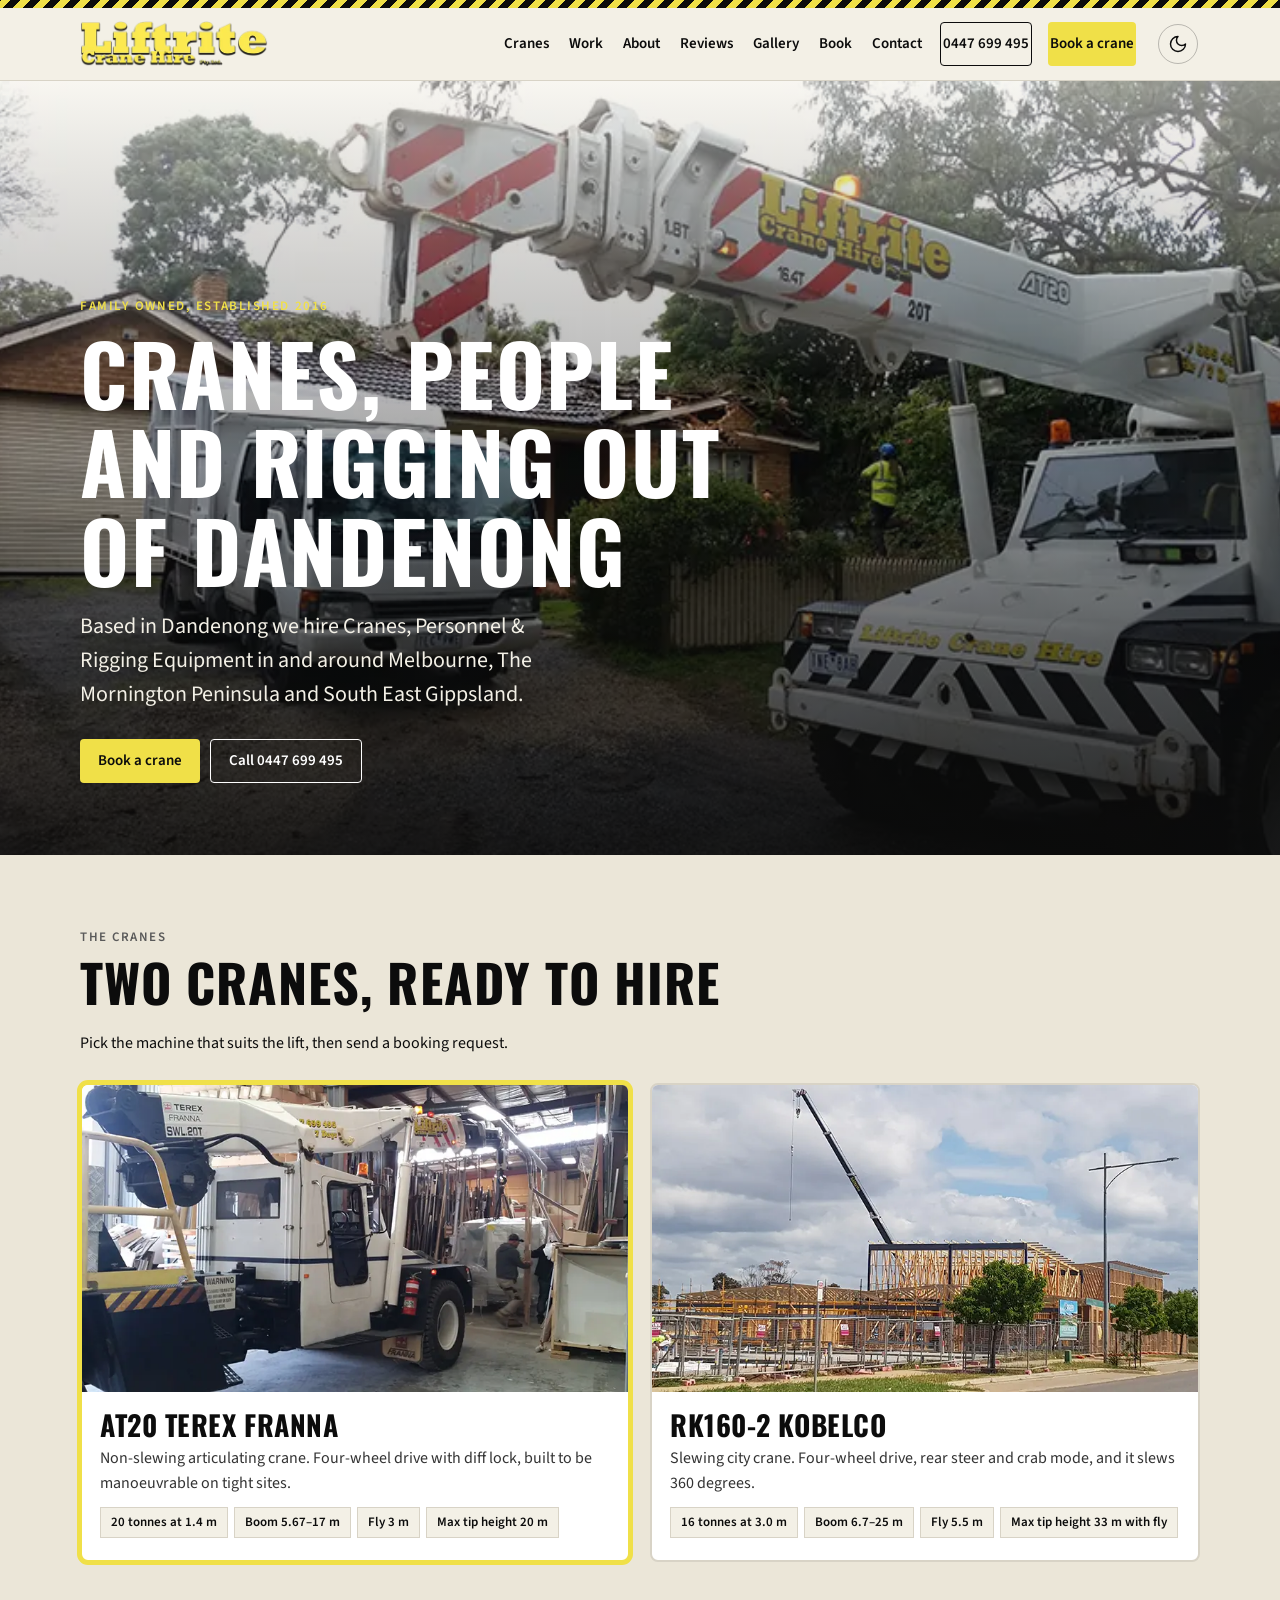
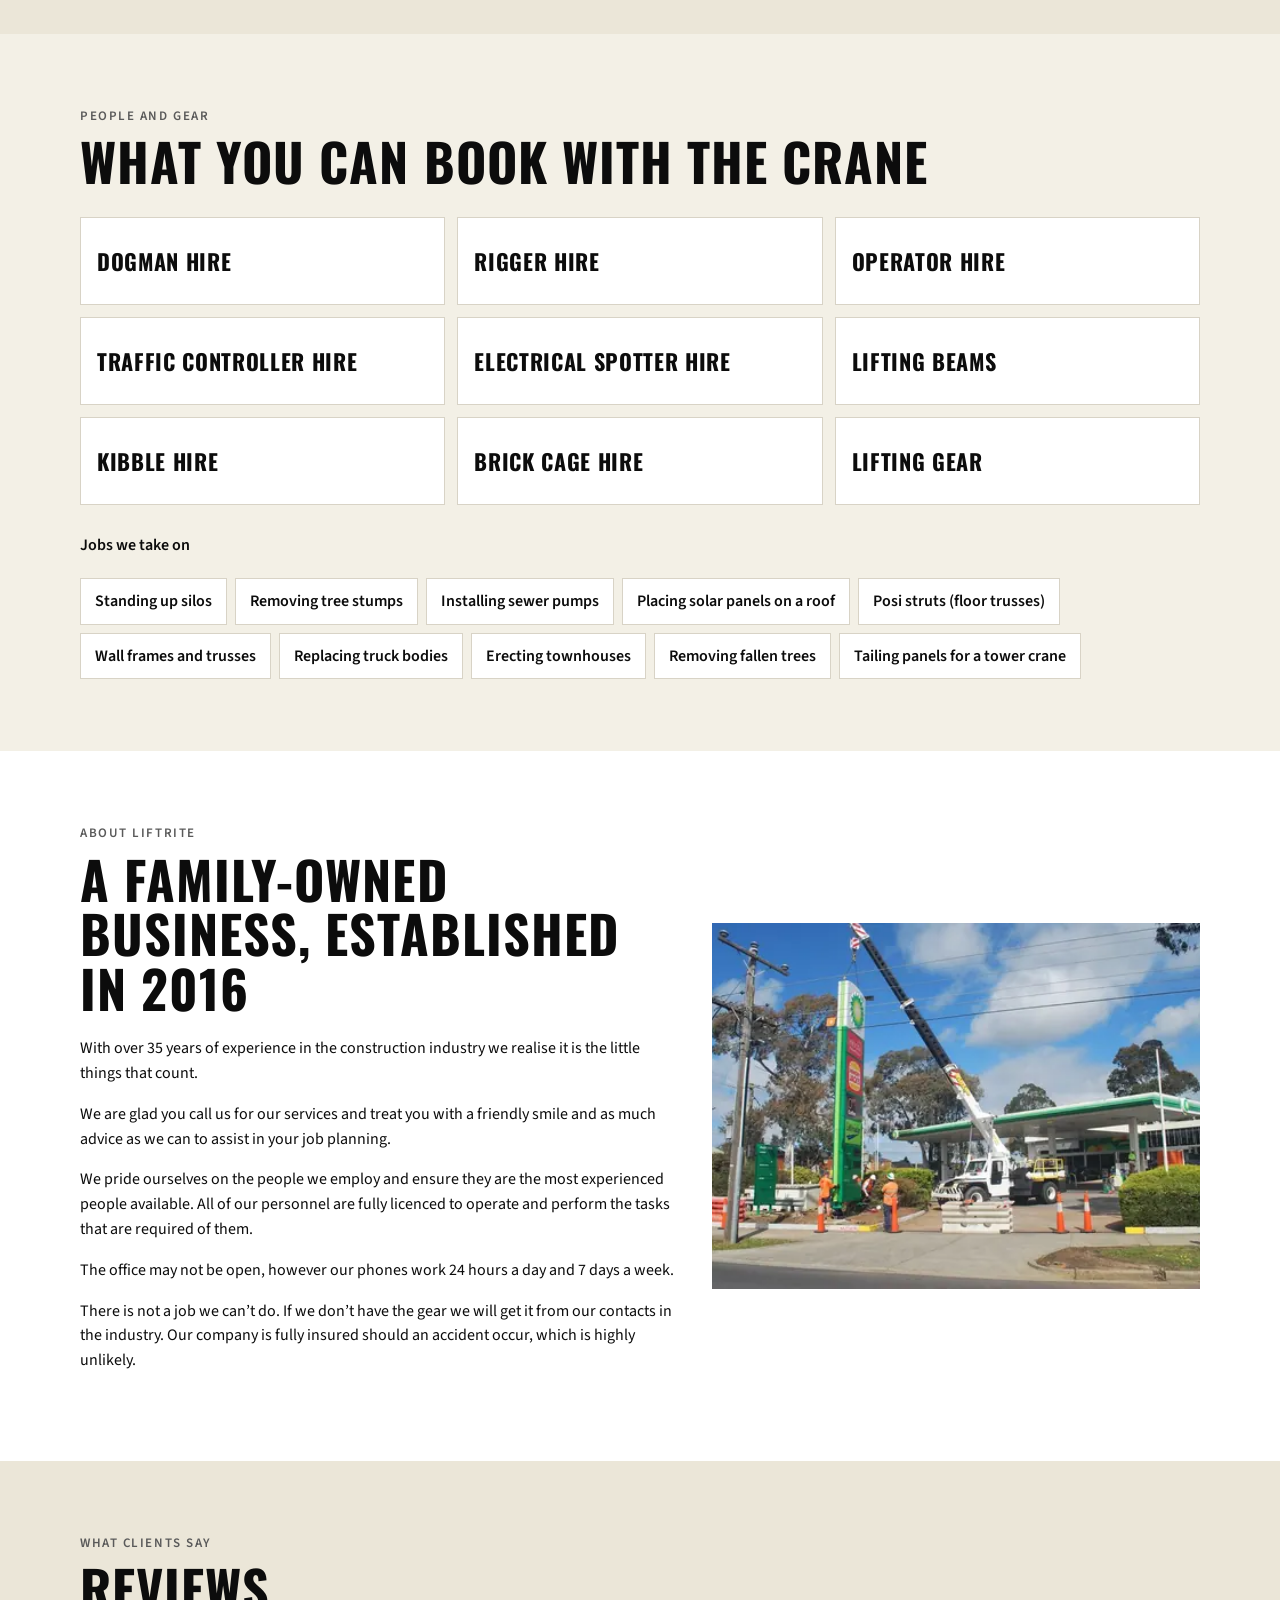
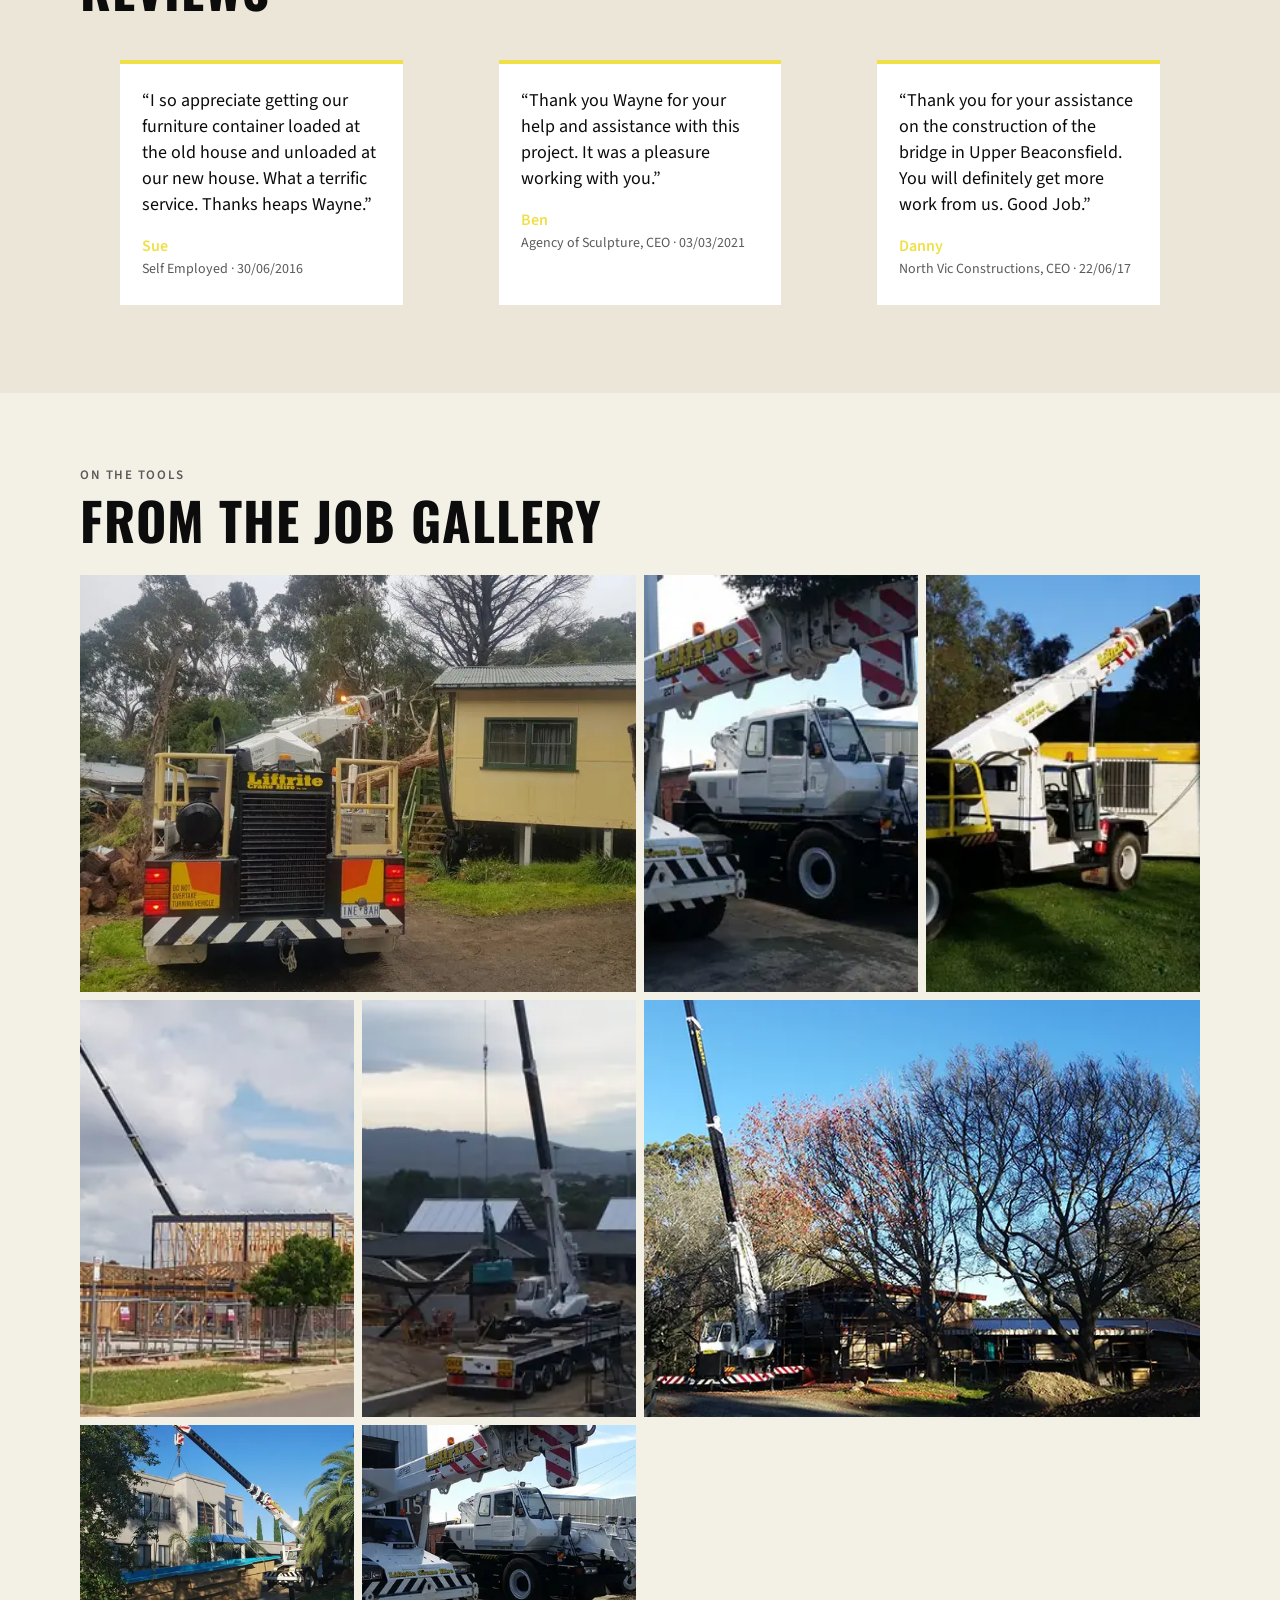
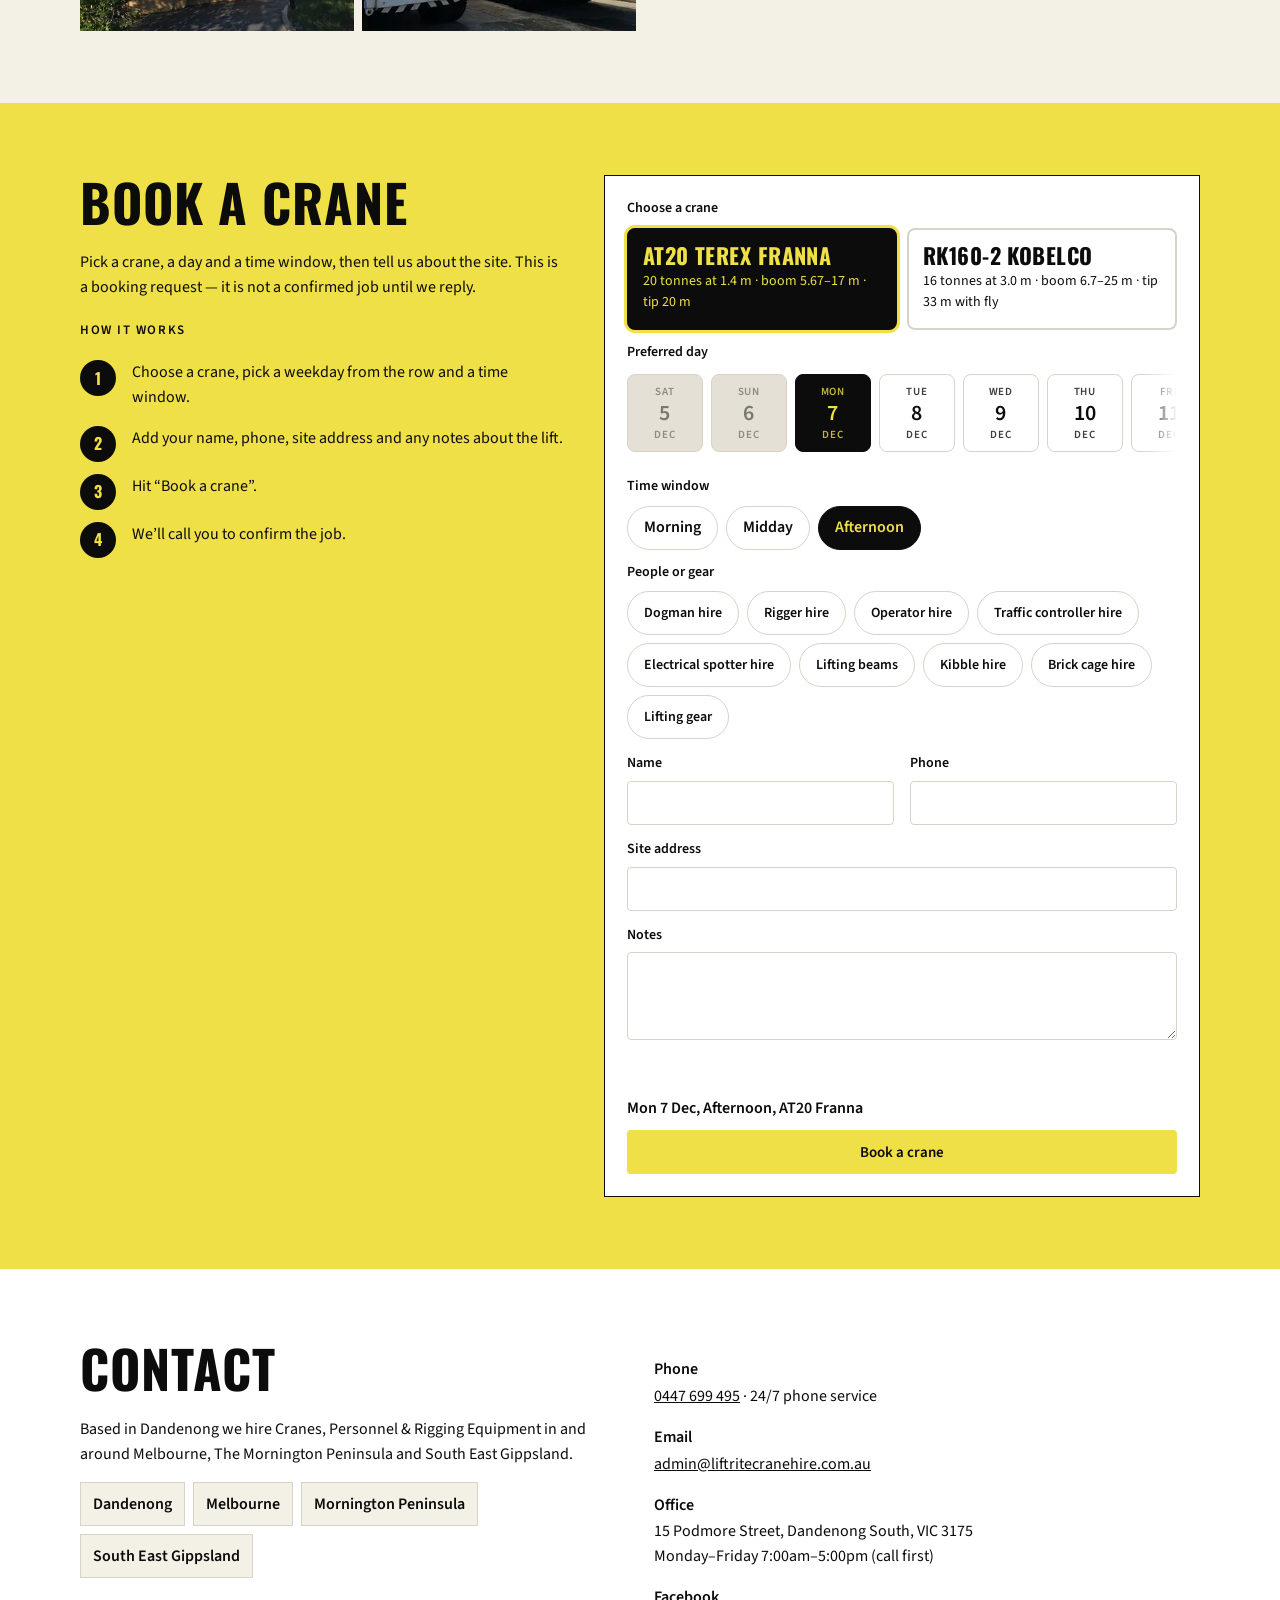
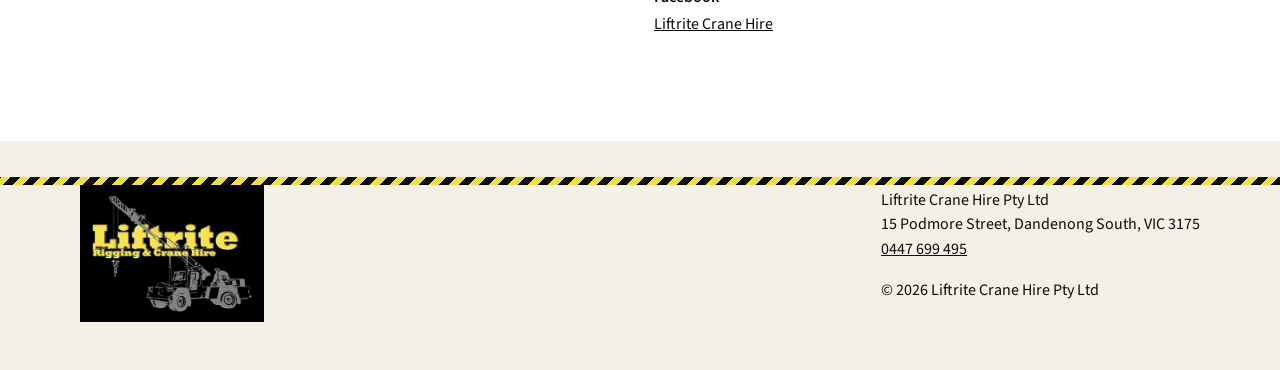
==== commit 518481f1: "Make light/dark toggle change the first screen Paper header, themed bands, and a 40px line-icon togg" ====
--- a/index.html
+++ b/index.html
@@ -40,15 +40,25 @@
       <a href="#contact">Contact</a>
       <a class="btn btn-ghost nav-cta" href="tel:0447699495">0447 699 495</a>
       <a class="btn btn-yellow nav-cta" href="#book">Book a crane</a>
+      <button type="button" class="theme-toggle" aria-label="Switch light/dark">
+        <span class="theme-toggle-face" aria-hidden="true">
+          <svg class="icon-moon" viewBox="0 0 24 24">
+            <path d="M12 3a6 6 0 0 0 9 9 9 9 0 1 1-9-9Z"/>
+          </svg>
+          <svg class="icon-sun" viewBox="0 0 24 24">
+            <circle cx="12" cy="12" r="4"/>
+            <path d="M12 2v2"/>
+            <path d="M12 20v2"/>
+            <path d="m4.93 4.93 1.41 1.41"/>
+            <path d="m17.66 17.66 1.41 1.41"/>
+            <path d="M2 12h2"/>
+            <path d="M20 12h2"/>
+            <path d="m6.34 17.66-1.41 1.41"/>
+            <path d="m19.07 4.93-1.41 1.41"/>
+          </svg>
+        </span>
+      </button>
     </nav>
-    <button type="button" class="theme-toggle" aria-label="Switch light/dark">
-      <svg class="icon-moon" viewBox="0 0 24 24" aria-hidden="true" fill="currentColor">
-        <path d="M21 14.3A8.5 8.5 0 0 1 9.7 3 7 7 0 1 0 21 14.3z"/>
-      </svg>
-      <svg class="icon-sun" viewBox="0 0 24 24" aria-hidden="true" fill="currentColor">
-        <path d="M12 7.5a4.5 4.5 0 1 0 0 9 4.5 4.5 0 0 0 0-9zM12 2.2a1.1 1.1 0 0 1 1.1 1.1v1.2a1.1 1.1 0 1 1-2.2 0V3.3A1.1 1.1 0 0 1 12 2.2zm0 16.2a1.1 1.1 0 0 1 1.1 1.1v1.2a1.1 1.1 0 1 1-2.2 0v-1.2A1.1 1.1 0 0 1 12 18.4zM3.3 10.9h1.2a1.1 1.1 0 1 1 0 2.2H3.3a1.1 1.1 0 1 1 0-2.2zm16.2 0h1.2a1.1 1.1 0 1 1 0 2.2h-1.2a1.1 1.1 0 1 1 0-2.2zM5.4 4.6a1.1 1.1 0 0 1 1.56 0l.85.85a1.1 1.1 0 1 1-1.56 1.56l-.85-.85a1.1 1.1 0 0 1 0-1.56zm10.64 10.64a1.1 1.1 0 0 1 1.56 0l.85.85a1.1 1.1 0 1 1-1.56 1.56l-.85-.85a1.1 1.1 0 0 1 0-1.56zM4.6 18.6a1.1 1.1 0 0 1 0-1.56l.85-.85a1.1 1.1 0 1 1 1.56 1.56l-.85.85a1.1 1.1 0 0 1-1.56 0zm10.64-10.64a1.1 1.1 0 0 1 0-1.56l.85-.85a1.1 1.1 0 1 1 1.56 1.56l-.85.85a1.1 1.1 0 0 1-1.56 0z"/>
-      </svg>
-    </button>
   </div>
 </header>
 
@@ -352,7 +362,7 @@
 </footer>
 
 <div class="sticky-call">
-  <a class="btn btn-ghost" href="tel:0447699495" style="color:#fff;border-color:#fff">Call</a>
+  <a class="btn btn-ghost" href="tel:0447699495">Call</a>
   <a class="btn btn-yellow" href="#book">Book</a>
 </div>
 
--- a/css/site.css
+++ b/css/site.css
@@ -13,12 +13,22 @@
   --white:#fff;
   --card:#fff;
   --muted:#333;
-  --review:#171717;
-  --review-meta:#C8C4B8;
+  --review:#fff;
+  --review-fg:#0C0C0C;
+  --review-meta:#5A5A5A;
   --chip-disabled-bg:#e4e0d6;
   --chip-disabled-fg:#7a776e;
-  --header-fg:#fff;
-  --veil:linear-gradient(180deg,rgba(12,12,12,.2) 0%,rgba(12,12,12,.55) 45%,rgba(12,12,12,.92) 100%);
+  --header-bg:#F3F0E6;
+  --header-fg:#0C0C0C;
+  --header-line:#D8D3C6;
+  --band:#EBE6D8;
+  --band-fg:#0C0C0C;
+  --kicker-band:#5A5A5A;
+  --footer-bg:#F3F0E6;
+  --footer-fg:#0C0C0C;
+  --sticky-bg:#F3F0E6;
+  --hero-base:#F3F0E6;
+  --veil:linear-gradient(180deg,rgba(243,240,230,.55) 0%,rgba(12,12,12,.28) 38%,rgba(12,12,12,.88) 100%);
   color-scheme:light;
 }
 html[data-theme="dark"]{
@@ -32,17 +42,27 @@
   --card:#1A1A1A;
   --muted:#D8D3C6;
   --review:#141414;
+  --review-fg:#F3F0E6;
   --review-meta:#C8C4B8;
   --chip-disabled-bg:#2A2A2A;
   --chip-disabled-fg:#8A867C;
-  --header-fg:#fff;
+  --header-bg:#0C0C0C;
+  --header-fg:#F3F0E6;
+  --header-line:#0C0C0C;
+  --band:#0C0C0C;
+  --band-fg:#F3F0E6;
+  --kicker-band:#F0E048;
+  --footer-bg:#0C0C0C;
+  --footer-fg:#F3F0E6;
+  --sticky-bg:#0C0C0C;
+  --hero-base:#0C0C0C;
   --veil:linear-gradient(180deg,rgba(12,12,12,.35) 0%,rgba(12,12,12,.62) 45%,rgba(12,12,12,.94) 100%);
   color-scheme:dark;
 }
 
 *{box-sizing:border-box}
 html,body{margin:0;padding:0;overflow-x:hidden}
-html{scroll-behavior:smooth}
+html{scroll-behavior:smooth;background:var(--paper)}
 body{
   font-family:"Source Sans 3",system-ui,sans-serif;
   font-weight:400;
@@ -50,6 +70,11 @@
   background:var(--paper);
   line-height:1.55;
 }
+body,header.site,.section,.section.ink,.section.white,footer.site,.sticky-call,
+.work-item,.jobs li,.crane-card,.review,form.book-form,.pick,.chip,.pill,.area li{
+  transition:background-color .2s ease,color .2s ease,border-color .2s ease;
+}
+img,picture,.hero .media,.hero .media img{transition:none}
 img{max-width:100%;height:auto;display:block}
 div,section,article,form,button,picture{min-width:0}
 a{color:inherit}
@@ -65,12 +90,15 @@
 }
 .btn:focus-visible,
 .chip:focus-visible,
-.pill:focus-visible,
-.theme-toggle:focus-visible{
+.pill:focus-visible{
   outline-offset:2px;
 }
 
-header.site{position:sticky;top:0;z-index:40;background:#0C0C0C;color:var(--header-fg)}
+header.site{
+  position:sticky;top:0;z-index:40;
+  background:var(--header-bg);color:var(--header-fg);
+  border-bottom:1px solid var(--header-line);
+}
 header.site .bar{display:flex;align-items:center;gap:16px;min-height:72px;padding:8px 0}
 header.site .logo img{width:188px;height:auto}
 nav.primary{display:flex;flex-wrap:wrap;gap:6px 16px;margin-left:auto;align-items:center}
@@ -78,12 +106,39 @@
 .theme-toggle{
   width:44px;height:44px;min-width:44px;min-height:44px;
   display:inline-grid;place-items:center;
-  background:transparent;border:0;color:var(--header-fg);
-  cursor:pointer;padding:0;border-radius:999px;flex-shrink:0;
-}
-.theme-toggle svg{width:36px;height:36px;display:block}
-html[data-theme="light"] .icon-sun{display:none}
-html[data-theme="dark"] .icon-moon{display:none}
+  background:transparent;border:0;color:inherit;
+  cursor:pointer;padding:0;flex-shrink:0;overflow:visible;
+  margin-left:4px;
+}
+.theme-toggle-face{
+  width:40px;height:40px;border-radius:50%;
+  display:grid;place-items:center;
+  background:transparent;
+  border:1px solid color-mix(in srgb, currentColor 25%, transparent);
+  overflow:visible;
+  transition:background-color .2s ease;
+}
+.theme-toggle:hover .theme-toggle-face,
+.theme-toggle:focus-visible .theme-toggle-face{
+  background:color-mix(in srgb, currentColor 10%, transparent);
+}
+.theme-toggle:focus-visible{
+  outline:2px solid currentColor;
+  outline-offset:2px;
+}
+.theme-toggle svg{
+  grid-area:1/1;
+  width:20px;height:20px;
+  stroke:currentColor;fill:none;
+  stroke-width:1.75;stroke-linecap:round;stroke-linejoin:round;
+  overflow:visible;
+  transform-origin:50% 50%;
+  transition:opacity .25s ease, transform .25s ease;
+}
+html[data-theme="light"] .icon-moon{opacity:1;transform:rotate(0deg) scale(1)}
+html[data-theme="light"] .icon-sun{opacity:0;transform:rotate(-90deg) scale(.6)}
+html[data-theme="dark"] .icon-sun{opacity:1;transform:rotate(0deg) scale(1)}
+html[data-theme="dark"] .icon-moon{opacity:0;transform:rotate(-90deg) scale(.6)}
 
 .btn{
   display:inline-flex;align-items:center;justify-content:center;
@@ -96,7 +151,7 @@
 .btn-ghost{border:1.5px solid currentColor;background:transparent;color:inherit}
 .btn-full{width:100%}
 
-.hero{position:relative;color:#fff;min-height:86vh;display:grid;align-items:end;background:#0C0C0C}
+.hero{position:relative;color:#fff;min-height:86vh;display:grid;align-items:end;background:var(--hero-base)}
 [id]{scroll-margin-top:88px}
 .hero .media,.hero .media picture,.hero .media img{position:absolute;inset:0;width:100%;height:100%;object-fit:cover}
 .hero .media img{aspect-ratio:16/9}
@@ -108,10 +163,10 @@
 .hero-actions{display:flex;flex-wrap:wrap;gap:10px}
 
 .section{padding:72px 0}
-.section.ink{background:#0C0C0C;color:#F3F0E6}
+.section.ink{background:var(--band);color:var(--band-fg)}
 .section.white{background:var(--white);color:var(--ink)}
 .kicker{font-weight:600;letter-spacing:.12em;text-transform:uppercase;font-size:13px;color:var(--steel);margin:0 0 8px}
-.ink .kicker{color:var(--yellow)}
+.ink .kicker{color:var(--kicker-band)}
 p{margin:0 0 1em}
 
 .crane-grid{display:grid;grid:auto / 1fr 1fr;gap:20px;margin-top:28px}
@@ -142,7 +197,7 @@
 .about-grid img,.about-grid picture{width:100%;max-width:100%;min-width:0;aspect-ratio:4/3;object-fit:cover}
 
 .reviews{display:grid;grid:auto / 1fr 1fr 1fr;gap:16px;margin-top:28px}
-.review{background:var(--review);padding:24px 22px;border-top:4px solid var(--yellow);min-width:0;color:#F3F0E6}
+.review{background:var(--review);padding:24px 22px;border-top:4px solid var(--yellow);min-width:0;color:var(--review-fg)}
 .review blockquote{margin:0 0 16px;font-size:18px;line-height:1.45}
 .review cite{font-style:normal;font-weight:600;color:var(--yellow);display:block}
 .review .meta{color:var(--review-meta);font-size:14px}
@@ -243,11 +298,11 @@
 .contact-grid{display:grid;grid:auto / 1fr 1fr;gap:28px}
 .contact dt{font-weight:700;margin:0 0 2px}
 .contact dd{margin:0 0 16px}
-footer.site{background:#0C0C0C;color:#F3F0E6;padding:36px 0 48px}
+footer.site{background:var(--footer-bg);color:var(--footer-fg);padding:36px 0 48px}
 footer.site .foot{display:flex;flex-wrap:wrap;gap:24px;align-items:center;justify-content:space-between}
 .emblem-chip{background:#000;padding:10px 12px;display:inline-flex}
 .emblem-chip img{width:160px;height:auto;aspect-ratio:400/293}
-.sticky-call{display:none;position:fixed;bottom:0;left:0;right:0;z-index:35;background:#0C0C0C;padding:8px 10px;gap:8px;flex-wrap:nowrap}
+.sticky-call{display:none;position:fixed;bottom:0;left:0;right:0;z-index:35;background:var(--sticky-bg);padding:8px 10px;gap:8px;flex-wrap:nowrap;color:var(--header-fg);border-top:1px solid var(--header-line)}
 .sticky-call a{flex:1;white-space:nowrap}
 .area{display:flex;flex-wrap:wrap;gap:8px;margin:8px 0 0;padding:0;list-style:none}
 .area li{border:1px solid var(--line);color:var(--ink);background:var(--paper);padding:8px 12px;min-height:44px;display:inline-flex;align-items:center;font-weight:600}
@@ -256,9 +311,10 @@
   .wrap{width:min(1120px,calc(100% - 28px))}
   header.site .bar{flex-wrap:wrap;min-height:56px;gap:8px}
   header.site nav.primary .nav-cta{display:none}
-  nav.primary{display:flex;width:100%;order:3;justify-content:flex-start;gap:4px 16px;overflow-x:auto;padding-bottom:4px;flex-wrap:nowrap}
+  nav.primary{display:flex;width:100%;order:3;justify-content:flex-start;gap:4px 16px;overflow-x:auto;padding-bottom:4px;flex-wrap:nowrap;margin-left:0}
   header.site .logo{order:1;margin-right:auto}
-  header.site .theme-toggle{order:2;margin-left:8px}
+  header.site .theme-toggle{order:2;margin-left:auto;position:absolute;top:8px;right:max(10px, env(safe-area-inset-right))}
+  header.site .bar{position:relative;padding-right:52px}
   header.site .logo img{width:156px}
   .hero{min-height:calc(100svh - 176px);align-items:end}
   .hero .wrap{padding:20px 0 16px}
@@ -275,7 +331,16 @@
   .sticky-call{flex-wrap:nowrap}
   .sticky-call a{font-size:15px;padding:0 10px}
 }
+@media (max-width:320px){
+  .wrap{width:min(1120px,calc(100% - 20px))}
+  header.site .logo img{width:132px}
+  nav.primary{gap:4px 12px}
+}
 
 @media (prefers-reduced-motion:reduce){
   *{animation:none!important;transition:none!important;scroll-behavior:auto!important}
-}
+  html[data-theme="light"] .icon-moon,
+  html[data-theme="dark"] .icon-sun{opacity:1;transform:none}
+  html[data-theme="light"] .icon-sun,
+  html[data-theme="dark"] .icon-moon{opacity:0;transform:none}
+}
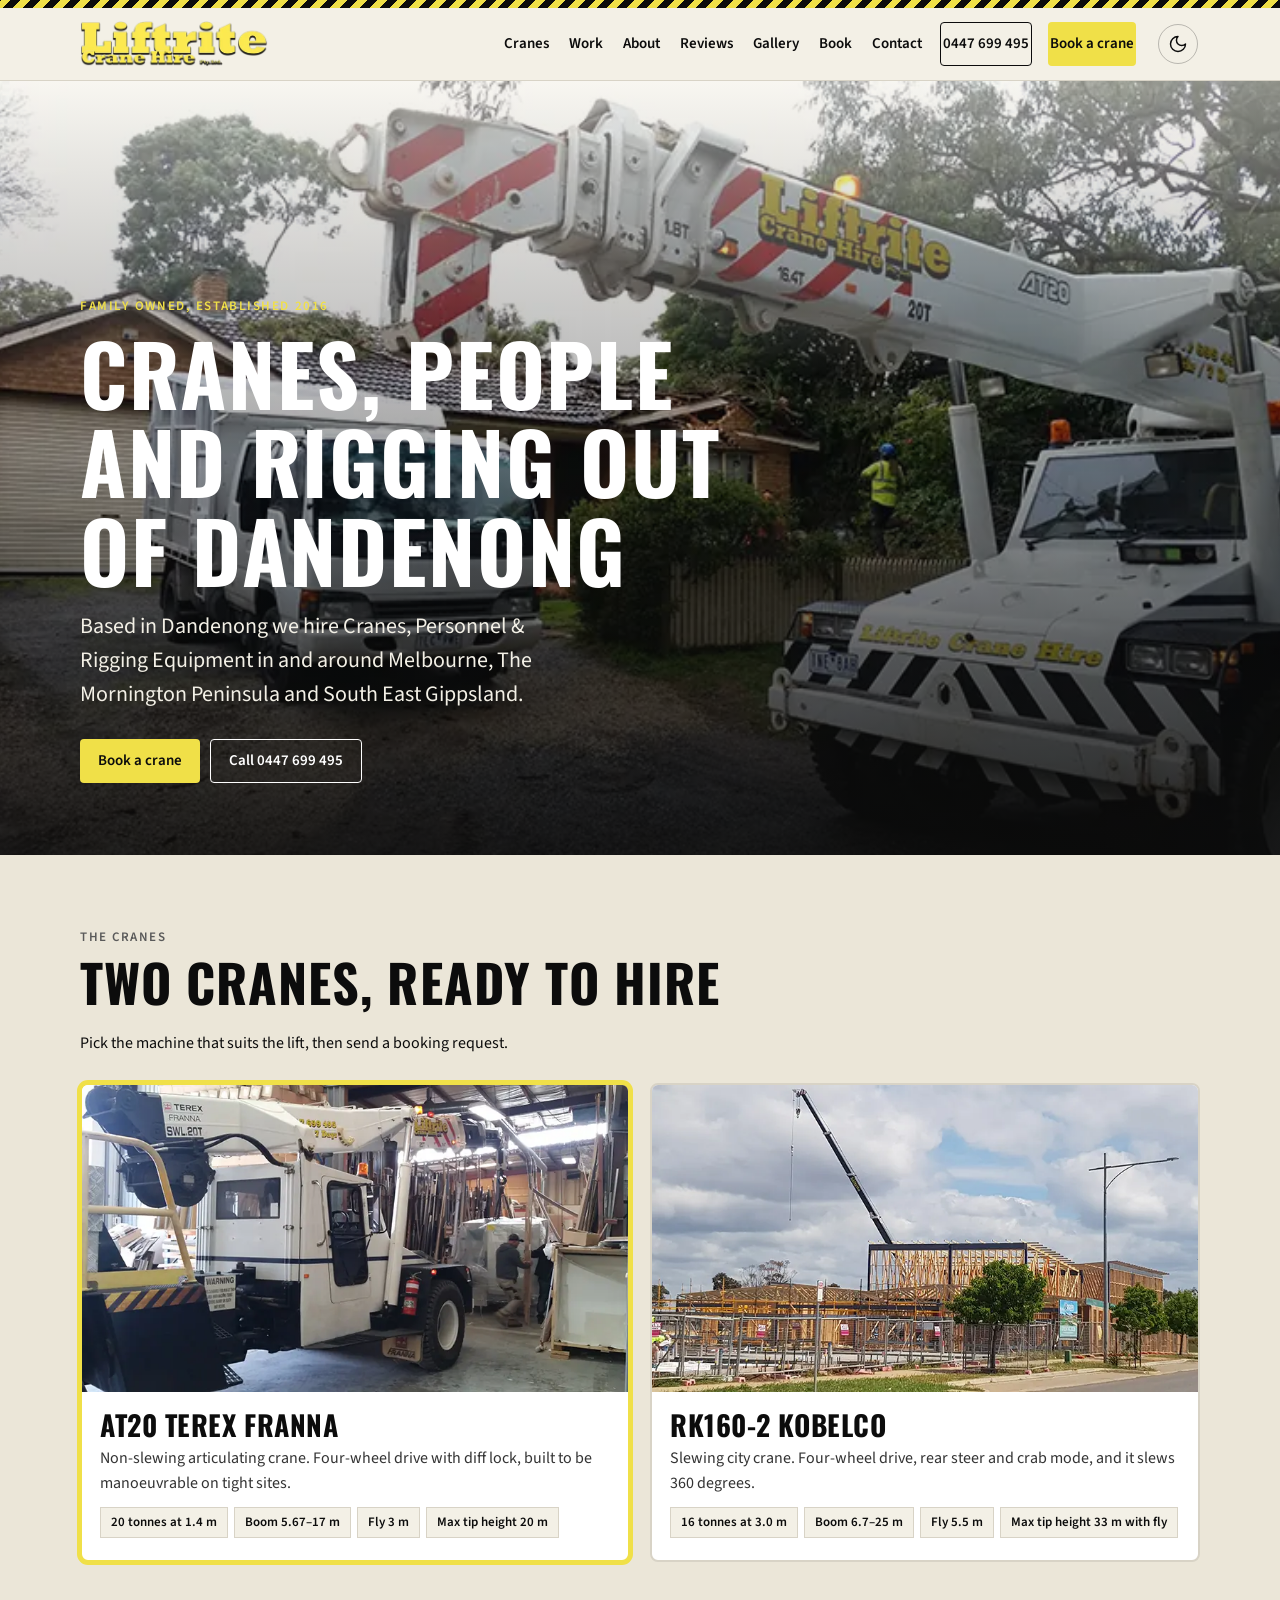
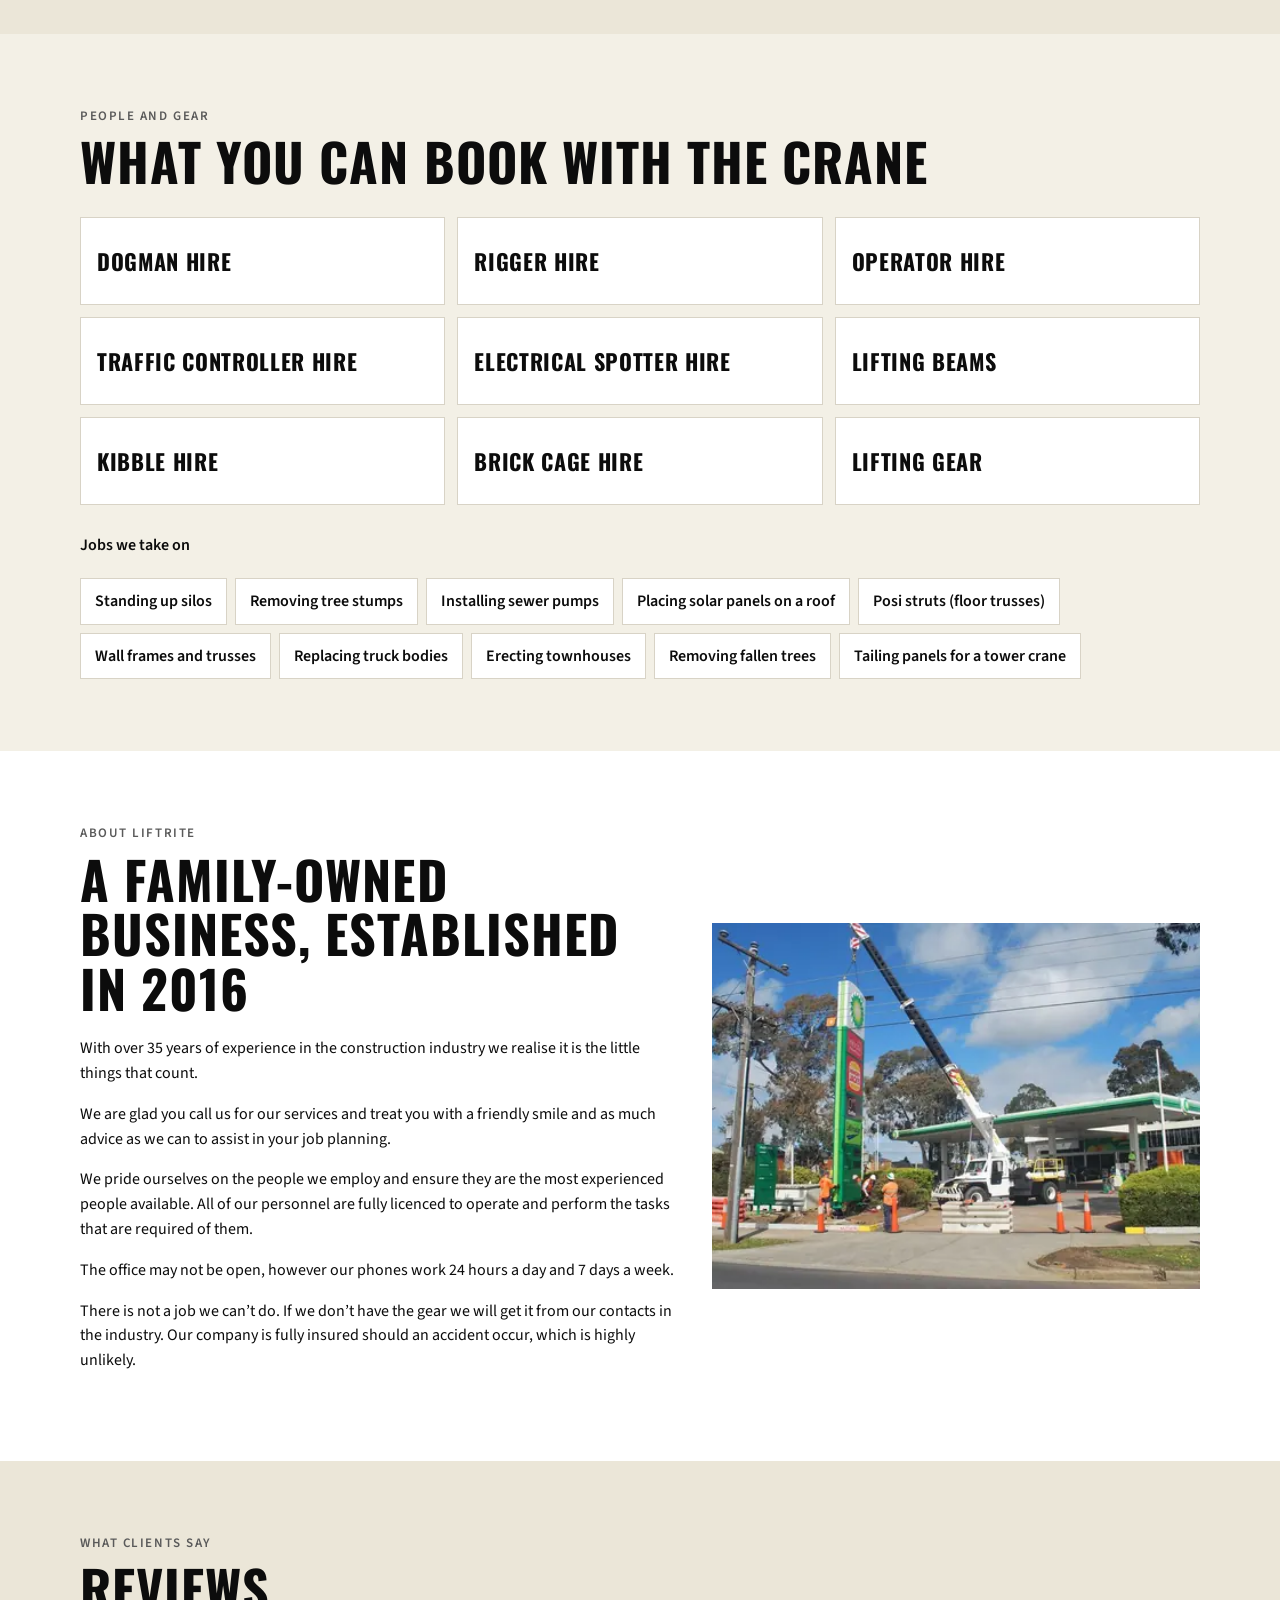
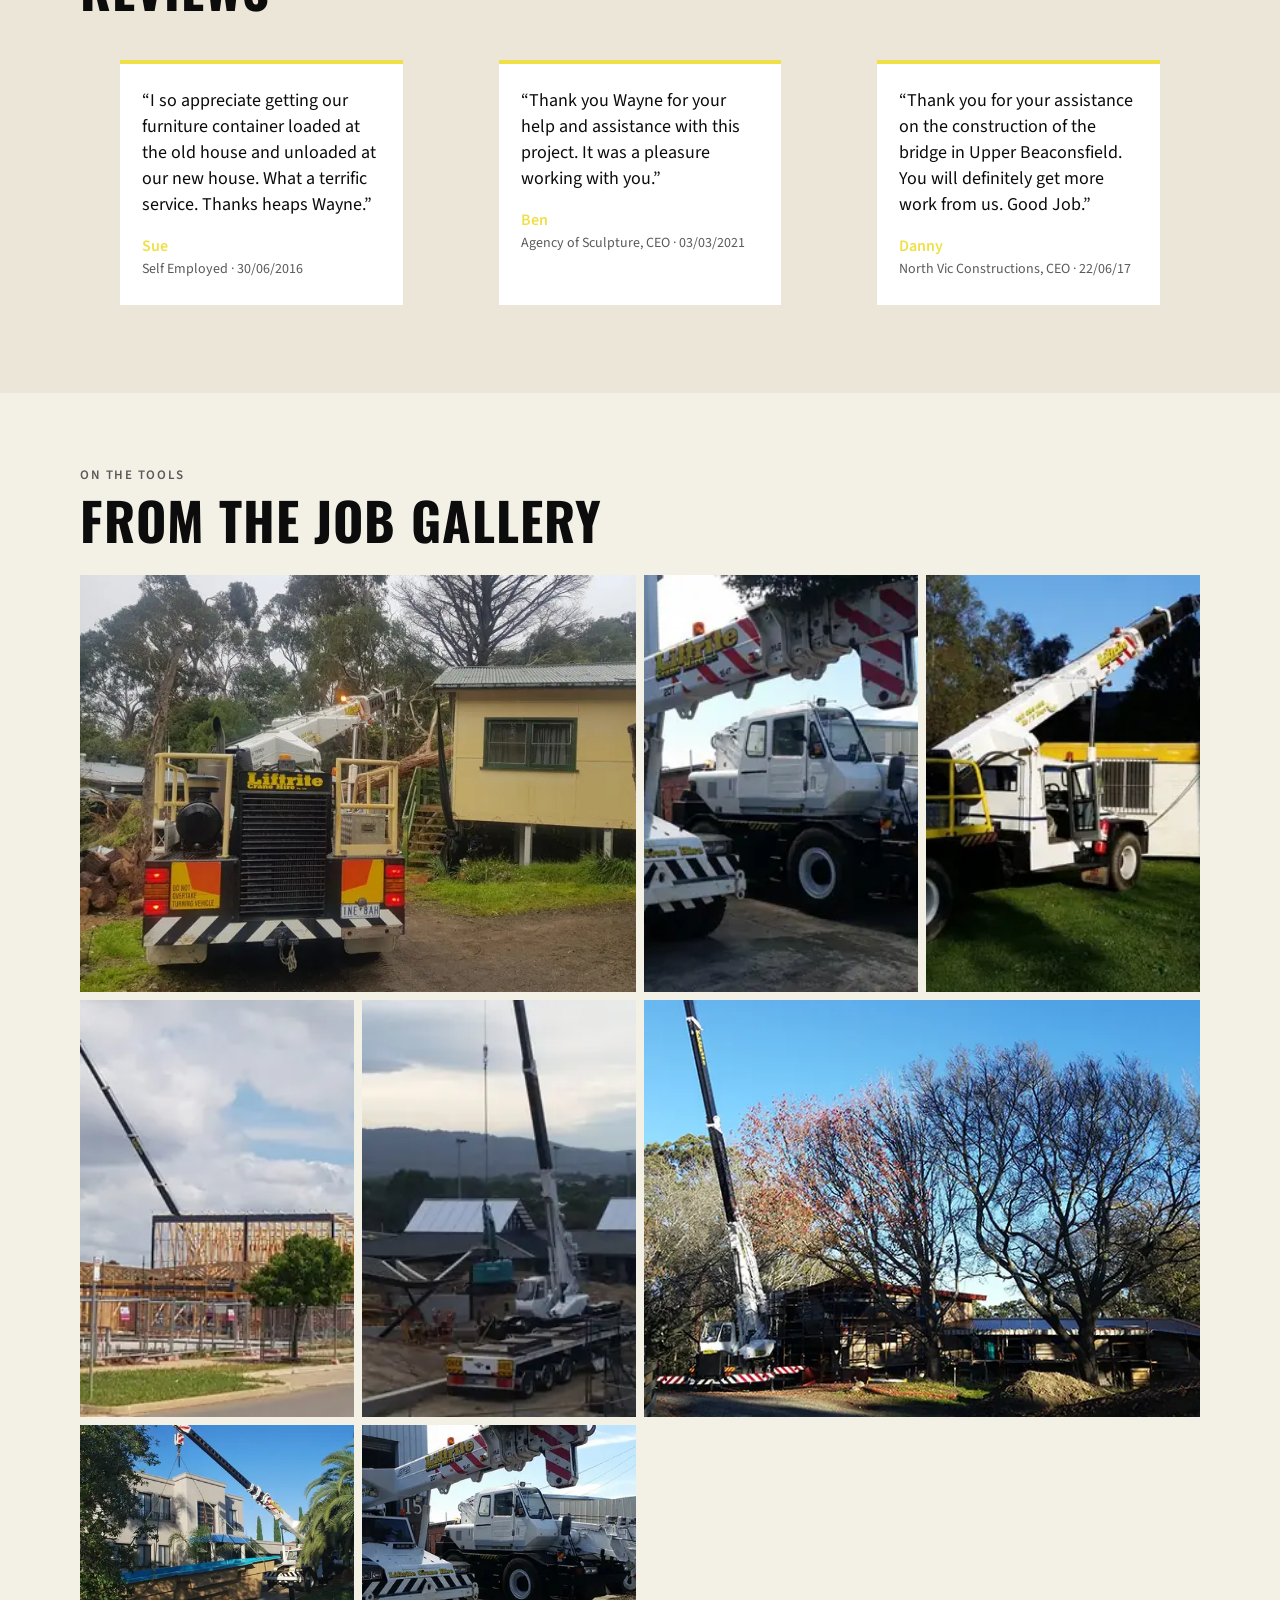
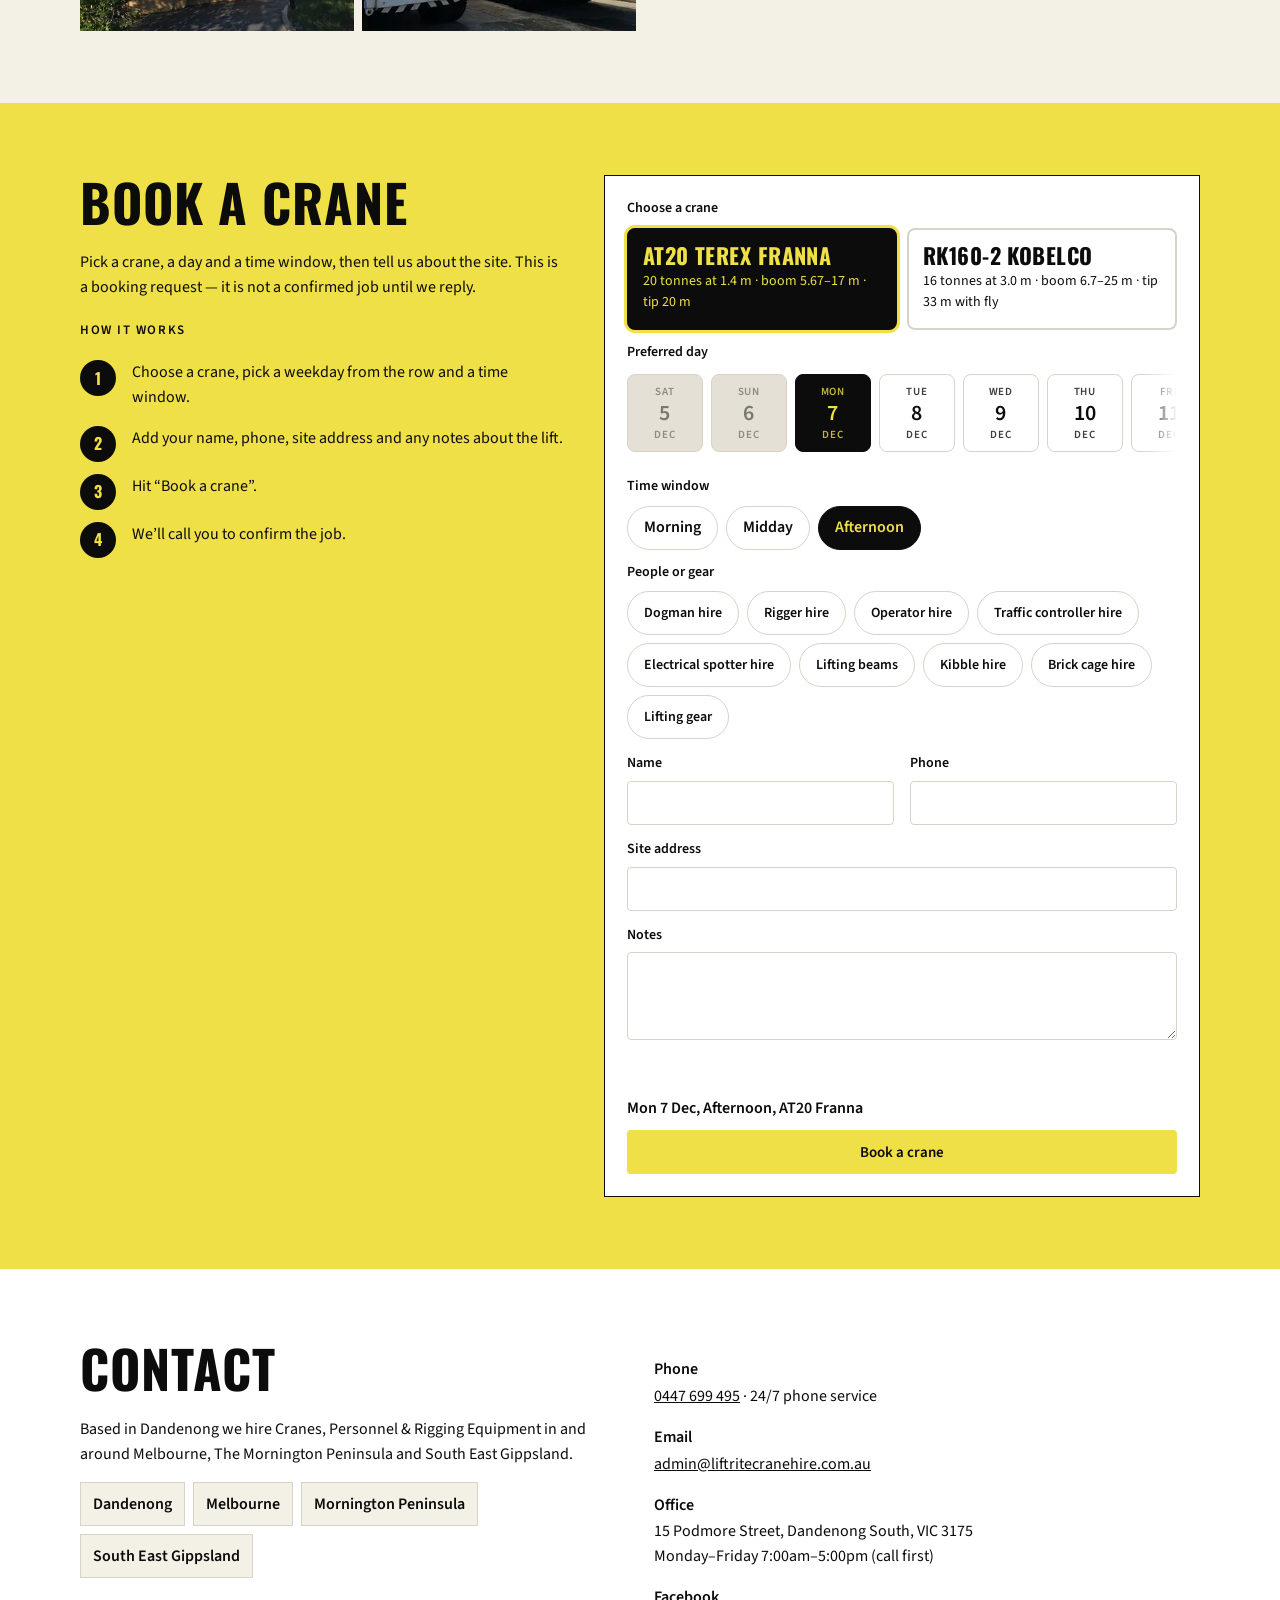
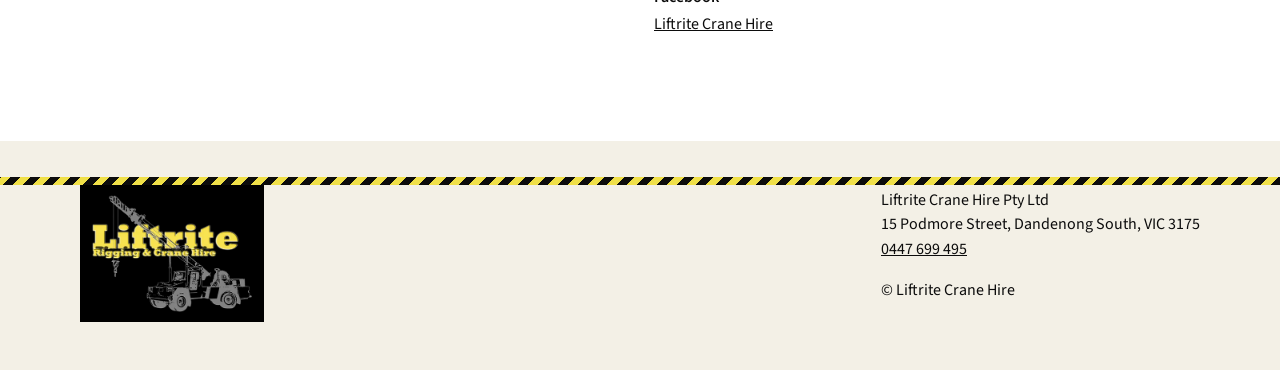
==== commit 27c287ec: "Fix sticky header, preview meta, and footer credit Use overflow-x clip so position sticky holds, set" ====
--- a/index.html
+++ b/index.html
@@ -5,7 +5,7 @@
 <meta name="viewport" content="width=device-width, initial-scale=1">
 <meta name="robots" content="noindex,nofollow">
 <title>Liftrite Crane Hire — Dandenong</title>
-<meta name="description" content="Family-owned crane hire out of Dandenong. The AT20 Franna and RK160-2 Kobelco, plus dogmen, riggers and lifting gear, for Melbourne, the Mornington Peninsula and South East Gippsland.">
+<meta name="description" content="Website preview.">
 <link rel="preload" href="fonts/oswald-700.woff2" as="font" type="font/woff2" crossorigin>
 <link rel="preload" href="fonts/sourcesans3-400.woff2" as="font" type="font/woff2" crossorigin>
 <script>
@@ -356,7 +356,7 @@
     </div>
     <div>
       <p>Liftrite Crane Hire Pty Ltd<br>15 Podmore Street, Dandenong South, VIC 3175<br><a href="tel:0447699495">0447 699 495</a></p>
-      <p>© 2026 Liftrite Crane Hire Pty Ltd</p>
+      <p>© Liftrite Crane Hire</p>
     </div>
   </div>
 </footer>
@@ -366,9 +366,29 @@
   <a class="btn btn-yellow" href="#book">Book</a>
 </div>
 
-<dialog class="lightbox" id="lightbox" aria-label="Photograph">
-  <button type="button" class="close">Close</button>
-  <div class="stage"></div>
+<dialog class="lightbox" id="lightbox" aria-modal="true" aria-labelledby="lightbox-caption">
+  <button type="button" class="lightbox-close" aria-label="Close">
+    <svg viewBox="0 0 24 24" width="20" height="20" aria-hidden="true">
+      <path d="M6 6l12 12M18 6L6 18" fill="none" stroke="currentColor" stroke-width="1.75" stroke-linecap="round"/>
+    </svg>
+  </button>
+  <button type="button" class="lightbox-prev" aria-label="Previous photograph">
+    <svg viewBox="0 0 24 24" width="20" height="20" aria-hidden="true">
+      <path d="M15 6l-6 6 6 6" fill="none" stroke="currentColor" stroke-width="1.75" stroke-linecap="round" stroke-linejoin="round"/>
+    </svg>
+  </button>
+  <button type="button" class="lightbox-next" aria-label="Next photograph">
+    <svg viewBox="0 0 24 24" width="20" height="20" aria-hidden="true">
+      <path d="M9 6l6 6-6 6" fill="none" stroke="currentColor" stroke-width="1.75" stroke-linecap="round" stroke-linejoin="round"/>
+    </svg>
+  </button>
+  <figure class="lightbox-figure">
+    <img class="lightbox-img" id="lightbox-img" alt="">
+    <figcaption class="lightbox-meta">
+      <p class="lightbox-caption" id="lightbox-caption"></p>
+      <p class="lightbox-count" id="lightbox-count" aria-live="polite"></p>
+    </figcaption>
+  </figure>
 </dialog>
 
 <script src="js/site.js"></script>
--- a/css/site.css
+++ b/css/site.css
@@ -61,7 +61,7 @@
 }
 
 *{box-sizing:border-box}
-html,body{margin:0;padding:0;overflow-x:hidden}
+html,body{margin:0;padding:0;overflow-x:clip}
 html{scroll-behavior:smooth;background:var(--paper)}
 body{
   font-family:"Source Sans 3",system-ui,sans-serif;
@@ -208,23 +208,45 @@
 .bento-item:nth-child(1),.bento-item:nth-child(6){grid-column:span 2}
 
 .lightbox{
-  width:min(1100px,100%);
-  max-width:100%;
-  border:0;
-  padding:48px 24px 24px;
-  background:#0C0C0C;
-  color:#F3F0E6;
+  inset:0;width:100vw;height:100vh;max-width:none;max-height:none;
+  margin:0;padding:0;border:0;
+  background:rgba(0,0,0,.92);color:#F3F0E6;
+  overflow:hidden;
 }
 .lightbox::backdrop{background:rgba(0,0,0,.92)}
 .lightbox[open]{display:flex;flex-direction:column;align-items:center;justify-content:center}
-.lightbox .close{
-  position:absolute;top:12px;right:16px;color:var(--yellow);
-  font-weight:600;background:transparent;border:0;cursor:pointer;
-  min-height:44px;min-width:44px;display:flex;align-items:center;justify-content:center;
-  font-family:inherit;
-}
-.lightbox .stage{width:100%;display:flex;align-items:center;justify-content:center}
-.lightbox .stage img,.lightbox .stage picture{max-width:100%;max-height:80vh;width:auto;height:auto;aspect-ratio:auto}
+.lightbox-figure{margin:0;display:flex;flex-direction:column;align-items:center;gap:10px;max-width:90vw}
+.lightbox-img{
+  display:block;
+  width:auto;height:auto;
+  max-width:90vw;max-height:85vh;
+  object-fit:contain;
+}
+.lightbox-meta{margin:0;text-align:center;max-width:90vw}
+.lightbox-caption{margin:0;font-size:16px;font-weight:600}
+.lightbox-count{margin:4px 0 0;font-size:14px;color:#C8C4B8}
+.lightbox-close,.lightbox-prev,.lightbox-next{
+  position:absolute;z-index:2;
+  width:44px;height:44px;min-width:44px;min-height:44px;
+  display:grid;place-items:center;
+  background:transparent;border:0;color:var(--yellow);
+  cursor:pointer;padding:0;border-radius:50%;
+}
+.lightbox-close{top:10px;right:10px}
+.lightbox-prev{left:12px;top:50%;transform:translateY(-50%)}
+.lightbox-next{right:12px;top:50%;transform:translateY(-50%)}
+.lightbox-close:focus-visible,
+.lightbox-prev:focus-visible,
+.lightbox-next:focus-visible{
+  outline:2px solid var(--yellow);outline-offset:2px;
+}
+@media (max-width:800px){
+  .lightbox-img{max-height:68vh}
+  .lightbox-prev,.lightbox-next{top:auto;bottom:12px;transform:none}
+  .lightbox-prev{left:16px}
+  .lightbox-next{right:16px}
+  .lightbox-figure{padding-bottom:56px}
+}
 
 .book{background:var(--yellow);color:#0C0C0C}
 .book h2,.book p,.book .help{color:#0C0C0C}
